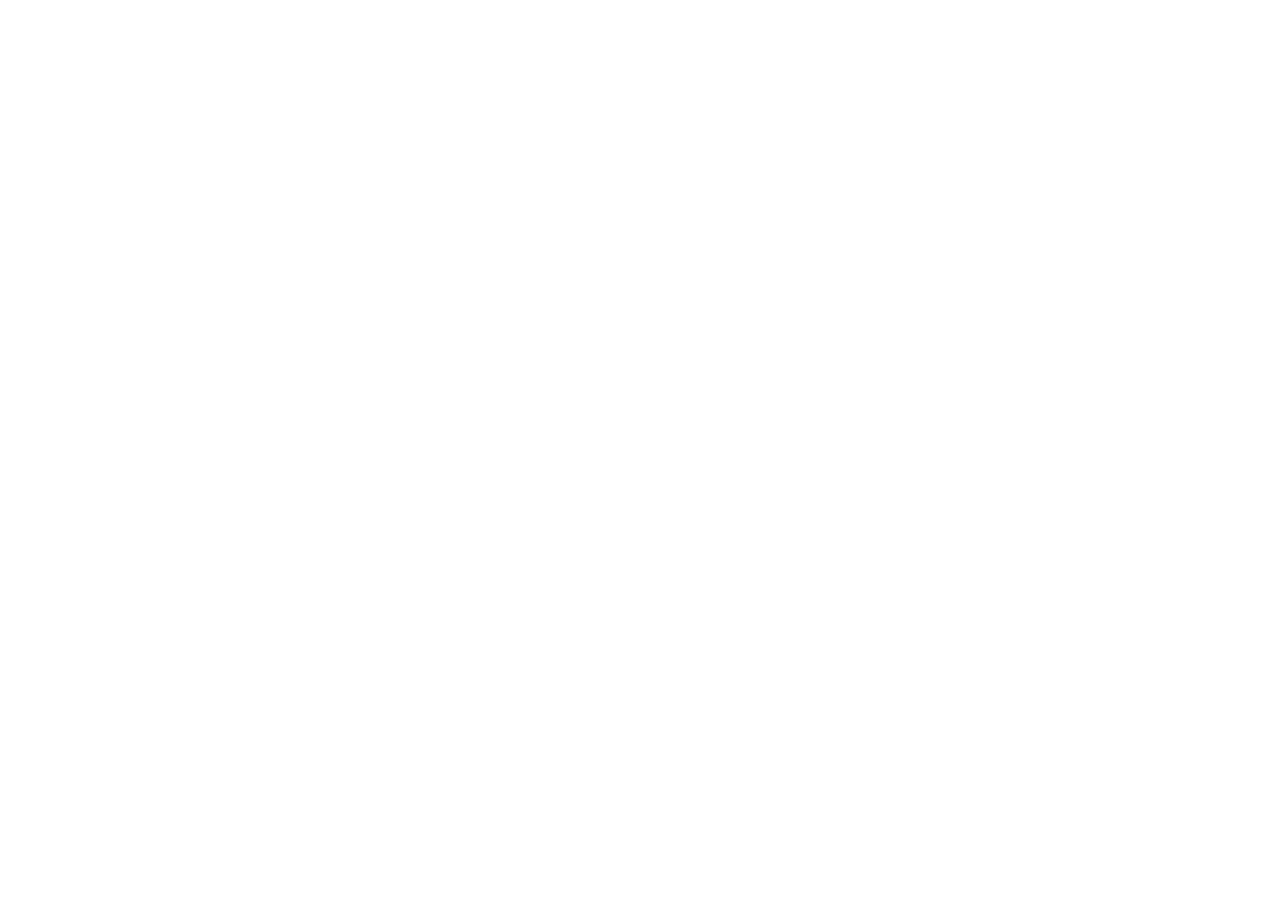
==== Euphoria_shop/_components.html @ a2cb5d9e "init: start project" ====
<!DOCTYPE html>
<html lang="en">
<head>
  <meta charset="UTF-8">
  <meta name="viewport" content="width=device-width, initial-scale=1.0">
  <title>Document</title>
</head>
<body>
  <div class="wrapper">
    <section class="main">
      
    </section>
  </div>

</body>
</html>
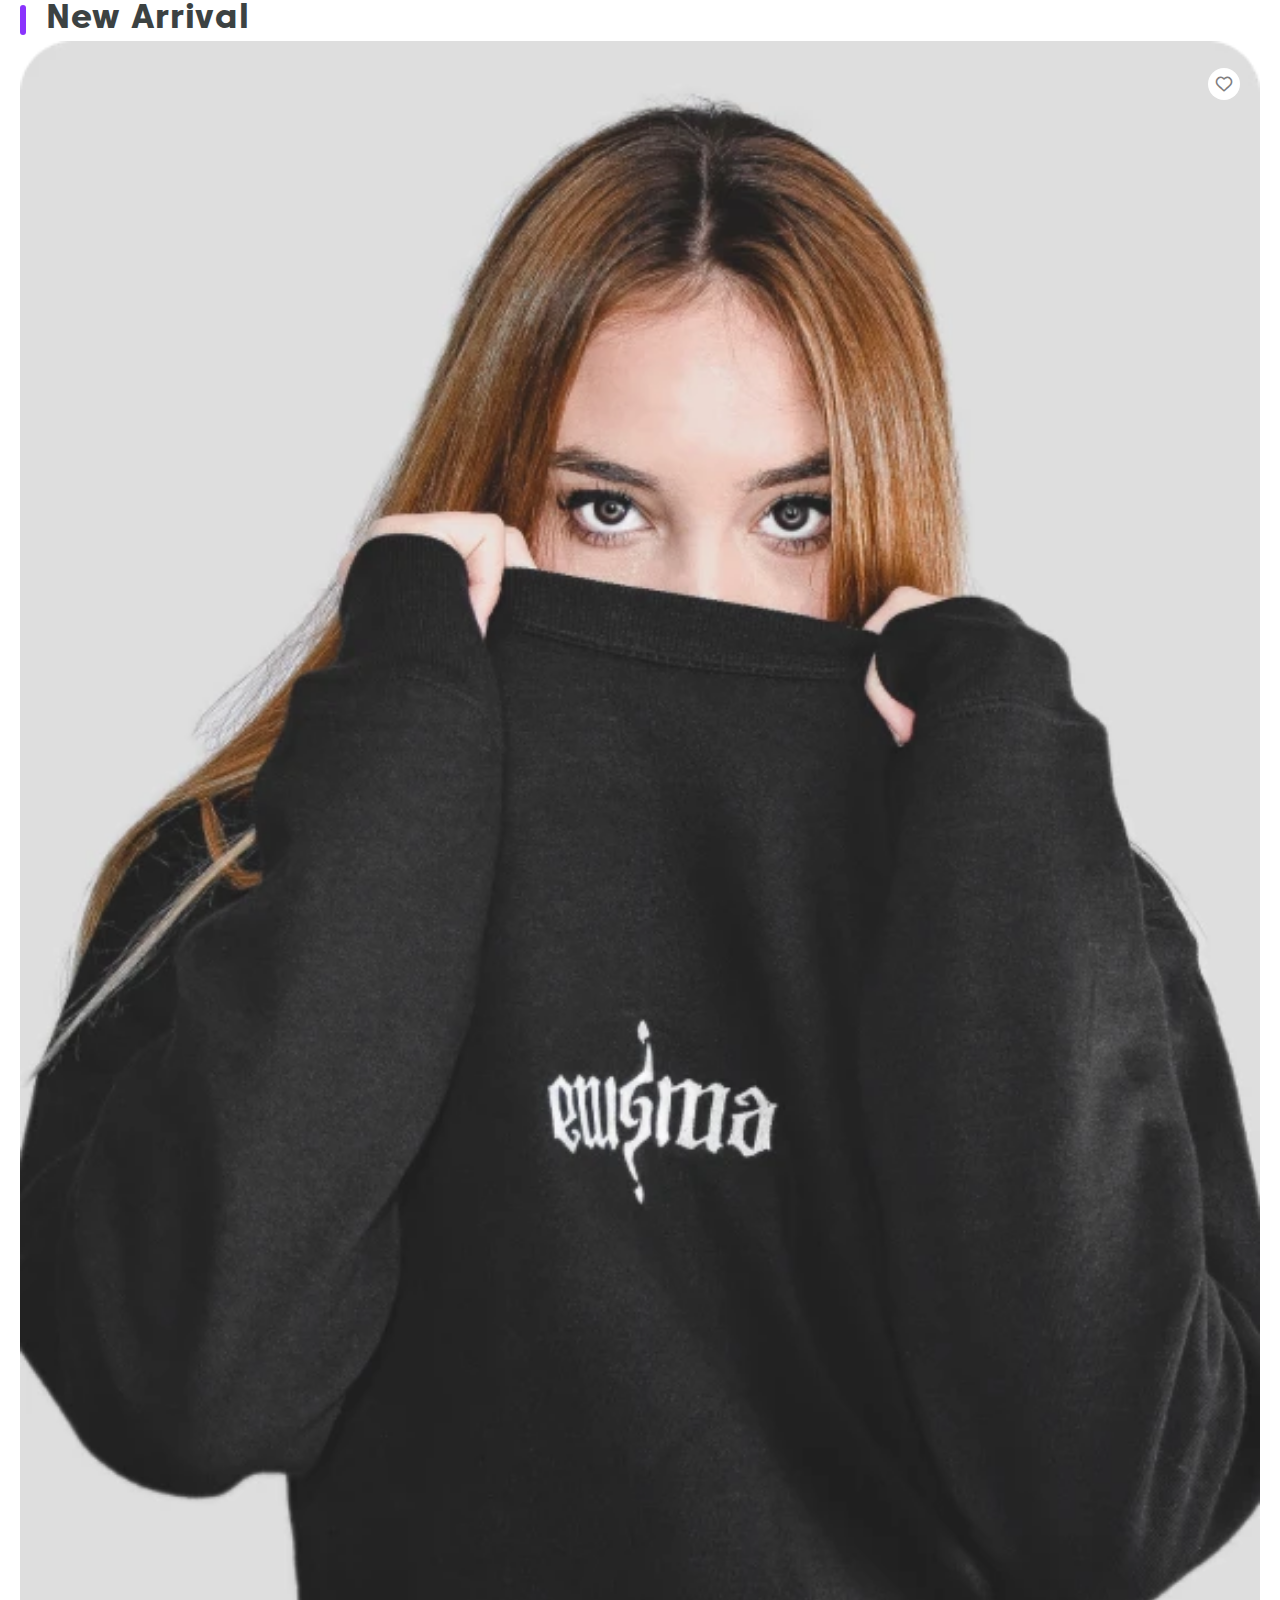
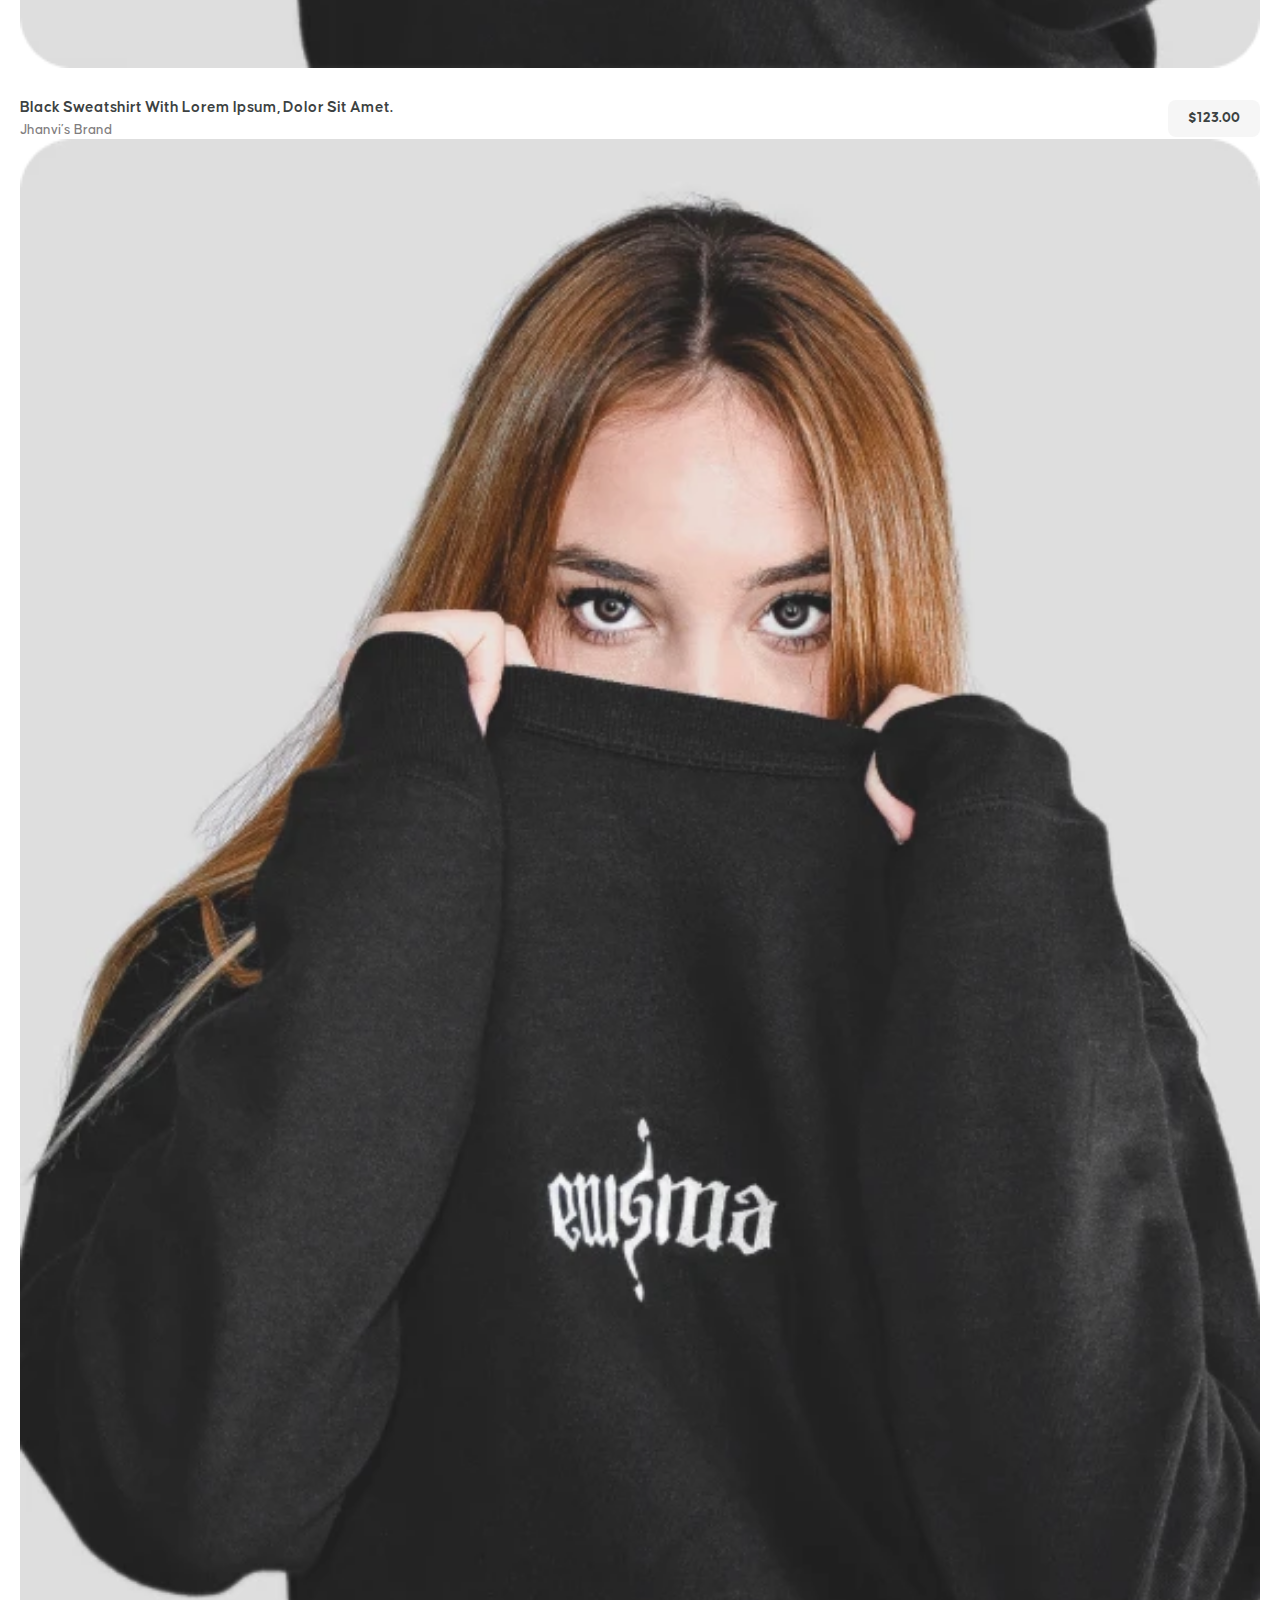
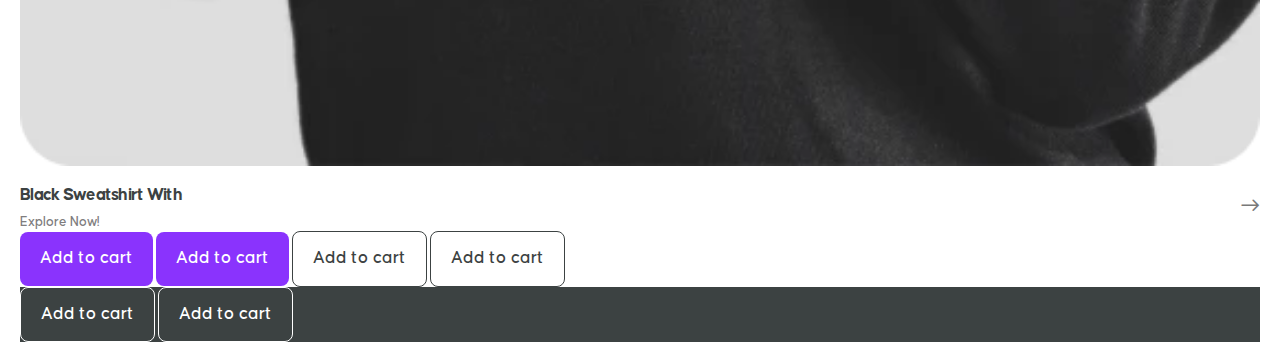
==== commit fca14211: "feat: add common components" ====
--- a/Euphoria_shop/_components.html
+++ b/Euphoria_shop/_components.html
@@ -3,12 +3,53 @@
 <head>
   <meta charset="UTF-8">
   <meta name="viewport" content="width=device-width, initial-scale=1.0">
+  <link rel="stylesheet" href="css/style.css">
   <title>Document</title>
 </head>
 <body>
   <div class="wrapper">
     <section class="main">
-      
+      <div class="main__container">
+        <!-- Title -->
+        <h2 class="main__title title">New Arrival</h2>
+        <!-- Goods preview -->
+        <article class="item-product">
+          <a href="" class="item-product__favorite _icon-heart"></a>
+          <a href="#" target="_blank" class="item-product__link">
+            <img src="img/limelight/01.webp" alt="Woman in black sweater" class="item-product__img-link">
+          </a>
+          <div class="item-product__body">
+            <h4 class="item-product__title">
+              <a href="#" target="_blank" class="item-product__title-link">Black Sweatshirt with Lorem ipsum, dolor sit
+                amet.</a>
+            </h4>
+            <div class="item-product__label">Jhanvi’s Brand</div>
+            <div class="item-product__price">$123.00</div>
+          </div>
+        </article>
+        <article class="item-product item-product--category">
+          <a href="#" target="_blank" class="item-product__link">
+            <img src="img/limelight/01.webp" alt="Woman in black sweater" class="item-product__img-link">
+          </a>
+          <div class="item-product__body">
+            <h4 class="item-product__title">
+              <a href="#" target="_blank" class="item-product__title-link">Black Sweatshirt with</a>
+            </h4>
+            <div class="item-product__label">Explore Now!</div>
+            <a href="#" target="_blank" class="item-product__arrow _icon-ar-right"></a>
+          </div>
+        </article>
+        <!-- Buttons -->
+        <button class="button">Add to cart</button>
+        <a href="#" class="button">Add to cart</a>
+        <button class="button button--border">Add to cart</button>
+        <a href="#" class="button button--border">Add to cart</a>
+        <!-- buttons only for test -->
+        <div class="buttons">
+          <button class="button button--border-white">Add to cart</button>
+          <a href="#" class="button button--border-white">Add to cart</a>
+        </div>
+      </div>
     </section>
   </div>
 
--- a/Euphoria_shop/css/style.css
+++ b/Euphoria_shop/css/style.css
@@ -0,0 +1,624 @@
+@font-face {
+  font-family: "Causten";
+  src: url("../fonts/Causten-Light.woff2") format("woff2"), url("../fonts/Causten-Light.woff") format("woff");
+  font-display: swap;
+  font-weight: 300;
+  font-style: normal;
+}
+@font-face {
+  font-family: "Causten";
+  src: url("../fonts/Causten-Regular.woff2") format("woff2"), url("../fonts/Causten-Regular.woff") format("woff");
+  font-display: swap;
+  font-weight: 400;
+  font-style: normal;
+}
+@font-face {
+  font-family: "Causten";
+  src: url("../fonts/Causten-Medium.woff2") format("woff2"), url("../fonts/Causten-Medium.woff") format("woff");
+  font-display: swap;
+  font-weight: 500;
+  font-style: normal;
+}
+@font-face {
+  font-family: "Causten";
+  src: url("../fonts/Causten-SemiBold.woff2") format("woff2"), url("../fonts/Causten-SemiBold.woff") format("woff");
+  font-display: swap;
+  font-weight: 600;
+  font-style: normal;
+}
+@font-face {
+  font-family: "Causten";
+  src: url("../fonts/Causten-Bold.woff2") format("woff2"), url("../fonts/Causten-Bold.woff") format("woff");
+  font-display: swap;
+  font-weight: 700;
+  font-style: normal;
+}
+@font-face {
+  font-family: "Core Sans";
+  src: url("../fonts/CoreSansC-45Regular.woff2") format("woff2"), url("../fonts/CoreSansC-45Regular.woff") format("woff");
+  font-display: swap;
+  font-weight: 400;
+  font-style: normal;
+}
+@font-face {
+  font-family: "Core Sans";
+  src: url("../fonts//CoreSansC-55Medium.woff2") format("woff2"), url("../fonts/CoreSansC-55Medium.woff") format("woff");
+  font-display: swap;
+  font-weight: 500;
+  font-style: normal;
+}
+@font-face {
+  font-family: "Core Sans";
+  src: url("../fonts/CoreSansC-75ExtraBold.woff2") format("woff2"), url("../fonts/CoreSansC-75ExtraBold.woff") format("woff");
+  font-display: swap;
+  font-weight: 700;
+  font-style: normal;
+}
+@font-face {
+  font-family: "Core Sans";
+  src: url("../fonts/CoreSansC-85Heavy.woff2") format("woff2"), url("../fonts/CoreSansC-85Heavy.woff") format("woff");
+  font-display: swap;
+  font-weight: 800;
+  font-style: normal;
+}
+@font-face {
+  font-family: "icons";
+  src: url("../fonts/icons.woff") format("woff"), url("../fonts/icons.woff2") format("woff2");
+  font-weight: normal;
+  font-style: normal;
+  font-display: swap;
+}
+[class*=_icon-]::before {
+  display: inline-block;
+  /* use !important to prevent issues with browser extensions that change fonts */
+  font-family: "icons";
+  font-style: normal;
+  font-weight: normal;
+  font-variant: normal;
+  line-height: 1;
+  /* Better Font Rendering =========== */
+  -webkit-font-smoothing: antialiased;
+  -moz-osx-font-smoothing: grayscale;
+}
+
+._icon-lock:before {
+  content: "\e900";
+}
+
+._icon-Plain_t_shirt:before {
+  content: "\e901";
+}
+
+._icon-ar-down:before {
+  content: "\e902";
+}
+
+._icon-ar-right:before {
+  content: "\e903";
+}
+
+._icon-bags:before {
+  content: "\e904";
+}
+
+._icon-cart:before {
+  content: "\e905";
+}
+
+._icon-ch-down:before {
+  content: "\e906";
+}
+
+._icon-check-empty:before {
+  content: "\e907";
+}
+
+._icon-check-filled:before {
+  content: "\e908";
+}
+
+._icon-check-green:before {
+  content: "\e909";
+}
+
+._icon-ch-right:before {
+  content: "\e90a";
+}
+
+._icon-ch-up:before {
+  content: "\e90b";
+}
+
+._icon-credit-card:before {
+  content: "\e90c";
+}
+
+._icon-cross:before {
+  content: "\e90d";
+}
+
+._icon-exit:before {
+  content: "\e90e";
+}
+
+._icon-eye:before {
+  content: "\e90f";
+}
+
+._icon-eye-dark:before {
+  content: "\e910";
+}
+
+._icon-eye-light:before {
+  content: "\e911";
+}
+
+._icon-heart:before {
+  content: "\e912";
+}
+
+._icon-icon:before {
+  content: "\e913";
+}
+
+._icon-message:before {
+  content: "\e914";
+}
+
+._icon-new-sl-left:before {
+  content: "\e915";
+}
+
+._icon-new-sl-right:before {
+  content: "\e916";
+}
+
+._icon-person:before {
+  content: "\e917";
+}
+
+._icon-play:before {
+  content: "\e918";
+}
+
+._icon-Polygon:before {
+  content: "\e919";
+}
+
+._icon-radio:before {
+  content: "\e91a";
+}
+
+._icon-radio-checked:before {
+  content: "\e91b";
+}
+
+._icon-sc-facebook:before {
+  content: "\e91c";
+}
+
+._icon-sc-instagram:before {
+  content: "\e91d";
+}
+
+._icon-sc-linkedin:before {
+  content: "\e91e";
+}
+
+._icon-sc-twitter:before {
+  content: "\e91f";
+}
+
+._icon-search:before {
+  content: "\e920";
+}
+
+._icon-shoppings:before {
+  content: "\e922";
+}
+
+._icon-sl-left:before {
+  content: "\e923";
+}
+
+._icon-sl-right:before {
+  content: "\e924";
+}
+
+._icon-star_empty:before {
+  content: "\e925";
+}
+
+._icon-star-filled:before {
+  content: "\e926";
+}
+
+._icon-star-half-filled:before {
+  content: "\e927";
+}
+
+._icon-truck:before {
+  content: "\e928";
+}
+
+*,
+*::after,
+*::before {
+  margin: 0;
+  padding: 0;
+  border: 0;
+  -webkit-box-sizing: border-box;
+          box-sizing: border-box;
+}
+
+*::after,
+*::before {
+  display: inline-block;
+}
+
+li {
+  list-style: none;
+}
+
+a {
+  display: inline-block;
+  text-decoration: none;
+  color: inherit;
+}
+
+h1,
+h2,
+h3,
+h4,
+h5,
+h6 {
+  font-weight: inherit;
+  font-size: inherit;
+}
+
+img {
+  vertical-align: top;
+}
+
+body,
+html {
+  line-height: 1;
+  height: 100%;
+}
+
+/* FORM */
+input,
+button,
+textarea {
+  font-family: inherit;
+  font-size: inherit;
+  line-height: inherit;
+}
+
+button {
+  color: inherit;
+  background-color: transparent;
+}
+
+button,
+select,
+option {
+  cursor: pointer;
+}
+
+input[type=text],
+input[type=email],
+input[type=tel],
+textarea {
+  -webkit-appearance: none;
+  -moz-appearance: none;
+  appearance: none;
+}
+
+.title {
+  font-family: "Core Sans", sans-serif;
+}
+
+.item-product__arrow, .item-product__favorite {
+  display: -webkit-box;
+  display: -ms-flexbox;
+  display: flex;
+  -webkit-box-align: center;
+      -ms-flex-align: center;
+          align-items: center;
+  -webkit-box-pack: center;
+      -ms-flex-pack: center;
+          justify-content: center;
+}
+
+.title {
+  display: -webkit-box;
+  display: -ms-flexbox;
+  display: flex;
+  -webkit-box-align: start;
+      -ms-flex-align: start;
+          align-items: flex-start;
+  color: #3C4242;
+  font-weight: 600;
+  line-height: 1.2;
+  letter-spacing: 0.0425rem;
+  gap: 0.5882352941em;
+}
+@media (min-width: 79.375em) {
+  .title {
+    font-size: 2.125rem;
+  }
+}
+@media (min-width: 20em) and (max-width: 79.375em) {
+  @supports (font-size: clamp( 1.625rem , 1.4565789474rem  +  0.8421052632vw , 2.125rem )) {
+    .title {
+      font-size: clamp( 1.625rem , 1.4565789474rem  +  0.8421052632vw , 2.125rem );
+    }
+  }
+  @supports not (font-size: clamp( 1.625rem , 1.4565789474rem  +  0.8421052632vw , 2.125rem )) {
+    .title {
+      font-size: calc(
+				1.625rem + 0.5 * (100vw - 20rem) / 59.375
+			);
+    }
+  }
+}
+@media (max-width: 20em) {
+  .title {
+    font-size: 1.625rem;
+  }
+}
+.title::before {
+  content: "";
+  -webkit-box-flex: 0;
+      -ms-flex: 0 0 0.375rem;
+          flex: 0 0 0.375rem;
+  width: 0.375rem;
+  height: 0.8823529412em;
+  margin-top: 0.1470588235em;
+  border-radius: 0.625rem;
+  background: #8A33FD;
+}
+
+.item-product {
+  position: relative;
+  display: grid;
+  gap: 1.875rem;
+}
+.item-product--category {
+  gap: 0.9375rem;
+}
+.item-product__favorite {
+  position: absolute;
+  top: 1.6875rem;
+  right: 1.25rem;
+  width: 2rem;
+  height: 2rem;
+  background-color: #FFFFFF;
+  border-radius: 50%;
+  -webkit-transition: all 0.3s ease;
+  -o-transition: all 0.3s ease;
+  transition: all 0.3s ease;
+  z-index: 1;
+}
+@media (any-hover: hover) {
+  .item-product__favorite:hover {
+    color: red;
+  }
+}
+.item-product__link {
+  display: block;
+  border-radius: 0.75rem;
+  -webkit-transition: all 0.3s ease;
+  -o-transition: all 0.3s ease;
+  transition: all 0.3s ease;
+}
+@media (any-hover: hover) {
+  .item-product__link:hover {
+    -webkit-transform: scale(1.01);
+        -ms-transform: scale(1.01);
+            transform: scale(1.01);
+  }
+}
+.item-product__img-link {
+  width: 100%;
+  height: 100%;
+  aspect-ratio: 282 / 370;
+  -o-object-fit: cover;
+     object-fit: cover;
+  -o-object-position: center;
+     object-position: center;
+  border-radius: 0.75rem;
+}
+.item-product__img-link .item-product__img-link {
+  width: 100%;
+  height: 100%;
+  aspect-ratio: 270 / 393;
+  -o-object-fit: cover;
+     object-fit: cover;
+  -o-object-position: center;
+     object-position: center;
+}
+.item-product__body {
+  display: grid;
+  grid-template-columns: 1fr auto;
+  row-gap: 0.3125rem;
+  -webkit-column-gap: 2.1875rem;
+     -moz-column-gap: 2.1875rem;
+          column-gap: 2.1875rem;
+}
+.item-product__title {
+  min-width: 0;
+  color: #3C4242;
+  font-weight: 600;
+  line-height: 1.2;
+  text-transform: capitalize;
+  -webkit-transition: all 0.3s ease;
+  -o-transition: all 0.3s ease;
+  transition: all 0.3s ease;
+}
+@media (any-hover: hover) {
+  .item-product__title:hover {
+    color: #8A33FD;
+    text-decoration: underline;
+  }
+}
+.item-product--category .item-product__title {
+  font-weight: 700;
+  line-height: 1.6;
+  letter-spacing: -0.0446875rem;
+  font-size: 1.125rem;
+}
+.item-product__title-link {
+  display: block;
+  -o-text-overflow: ellipsis;
+     text-overflow: ellipsis;
+  white-space: nowrap;
+  overflow: hidden;
+}
+.item-product__label {
+  grid-row: 2/3;
+  color: #807D7E;
+  font-size: 0.875rem;
+  font-weight: 500;
+  line-height: 1.2;
+  text-transform: capitalize;
+}
+.item-product__price, .item-product__arrow {
+  grid-row: span 2;
+}
+.item-product__price {
+  grid-row: 1/3;
+  align-self: center;
+  padding: 0.625rem 1.25rem;
+  color: #3C4242;
+  font-size: 0.875rem;
+  font-weight: 700;
+  line-height: 1.2;
+  border-radius: 0.5rem;
+  background: #F6F6F6;
+}
+.item-product__arrow {
+  color: #797979;
+  -webkit-transition: all 0.3s ease;
+  -o-transition: all 0.3s ease;
+  transition: all 0.3s ease;
+}
+.item-product__arrow::before {
+  font-size: 0.8125rem;
+}
+@media (any-hover: hover) {
+  .item-product__arrow:hover {
+    color: #8A33FD;
+  }
+}
+
+.button {
+  padding: 1rem 1.25rem;
+  border-radius: 0.5rem;
+  background: #8A33FD;
+  color: #FFFFFF;
+  text-align: center;
+  font-size: 1.125rem;
+  font-weight: 500;
+  line-height: 1.2;
+  -webkit-transition: all 0.3s ease;
+  -o-transition: all 0.3s ease;
+  transition: all 0.3s ease;
+}
+@media (any-hover: hover) {
+  .button:hover {
+    background: #6620C1;
+    -webkit-box-shadow: 0 0.1875rem 0.25rem 0 rgba(0, 0, 0, 0.1);
+            box-shadow: 0 0.1875rem 0.25rem 0 rgba(0, 0, 0, 0.1);
+  }
+}
+.button:focus {
+  background: #6620C1;
+  outline: 2px solid #6620C1;
+}
+.button:disabled {
+  background: #EAEAEA;
+  cursor: default;
+}
+.button--border {
+  border: 0.0625rem solid #3C4242;
+  background: transparent;
+  color: #3C4242;
+}
+@media (any-hover: hover) {
+  .button--border:hover {
+    background: rgba(102, 32, 193, 0.03);
+    -webkit-box-shadow: none;
+            box-shadow: none;
+  }
+}
+.button--border:focus {
+  border: 0.0625rem solid #8A33FD;
+  outline: 0.0625rem solid #8A33FD;
+  background: rgba(102, 32, 193, 0.03);
+}
+.button--border:disabled {
+  background: #EAEAEA;
+  border: 0;
+  cursor: default;
+}
+.button--border-white {
+  border: 0.0625rem solid #FFFFFF;
+  background: transparent;
+}
+@media (any-hover: hover) {
+  .button--border-white:hover {
+    background: transparent;
+    border: 0.0625rem solid #8A33FD;
+    outline: 0.0625rem solid #8A33FD;
+    -webkit-box-shadow: none;
+            box-shadow: none;
+  }
+}
+.button--border-white:focus {
+  border: 0.0625rem solid #8A33FD;
+  outline: 0.0625rem solid #8A33FD;
+  background: transparent;
+}
+.button--border-white:disabled {
+  color: #3C4242;
+  background: #EAEAEA;
+  border: 0;
+  outline: 0;
+  cursor: default;
+}
+
+.buttons {
+  background: #3C4242;
+}
+
+body {
+  font-family: "Causten", sans-serif;
+  font-size: 1rem;
+  font-weight: 400;
+  color: #807D7E;
+}
+
+.wrapper {
+  display: -webkit-box;
+  display: -ms-flexbox;
+  display: flex;
+  -webkit-box-orient: vertical;
+  -webkit-box-direction: normal;
+      -ms-flex-direction: column;
+          flex-direction: column;
+  min-height: 100%;
+  overflow: clip;
+}
+.wrapper main {
+  -webkit-box-flex: 1;
+      -ms-flex-positive: 1;
+          flex-grow: 1;
+}
+
+[class*=__container] {
+  margin: 0 auto;
+  max-width: 1270px;
+  padding: 0 0.9375rem;
+}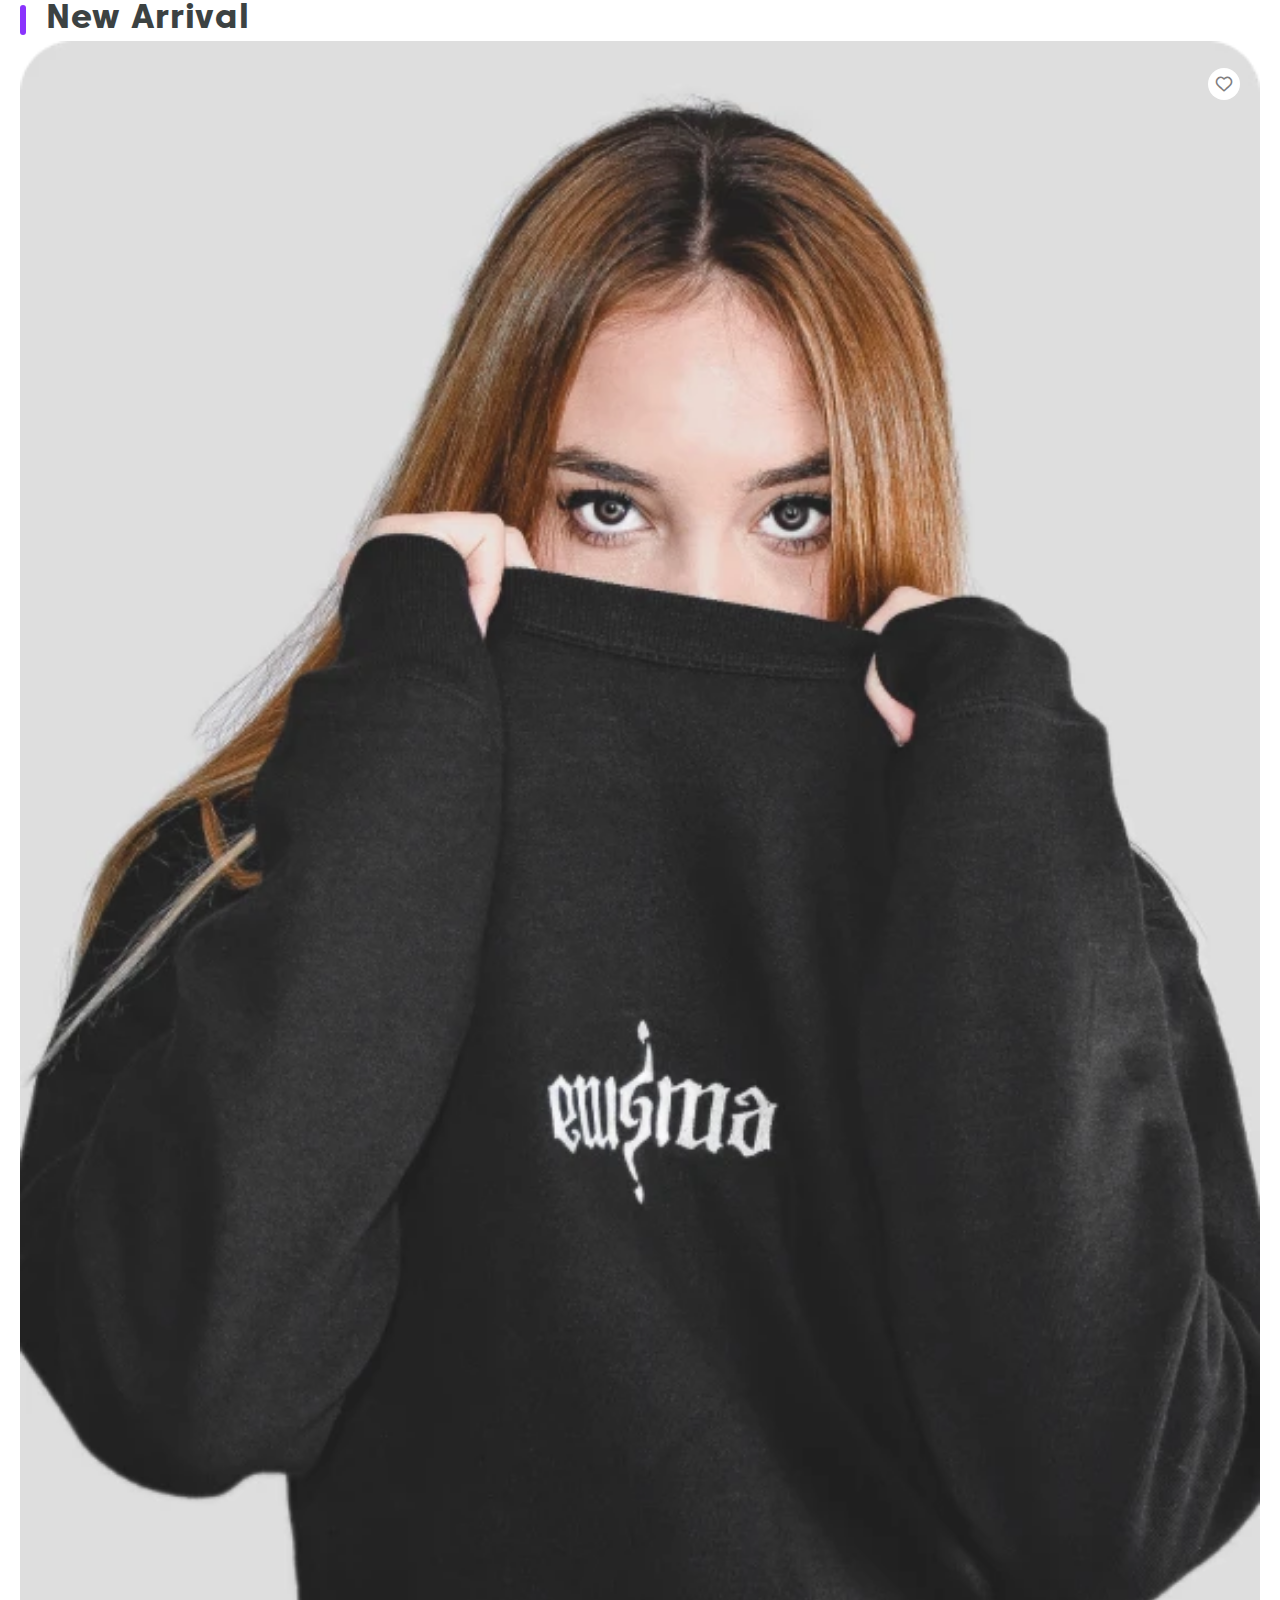
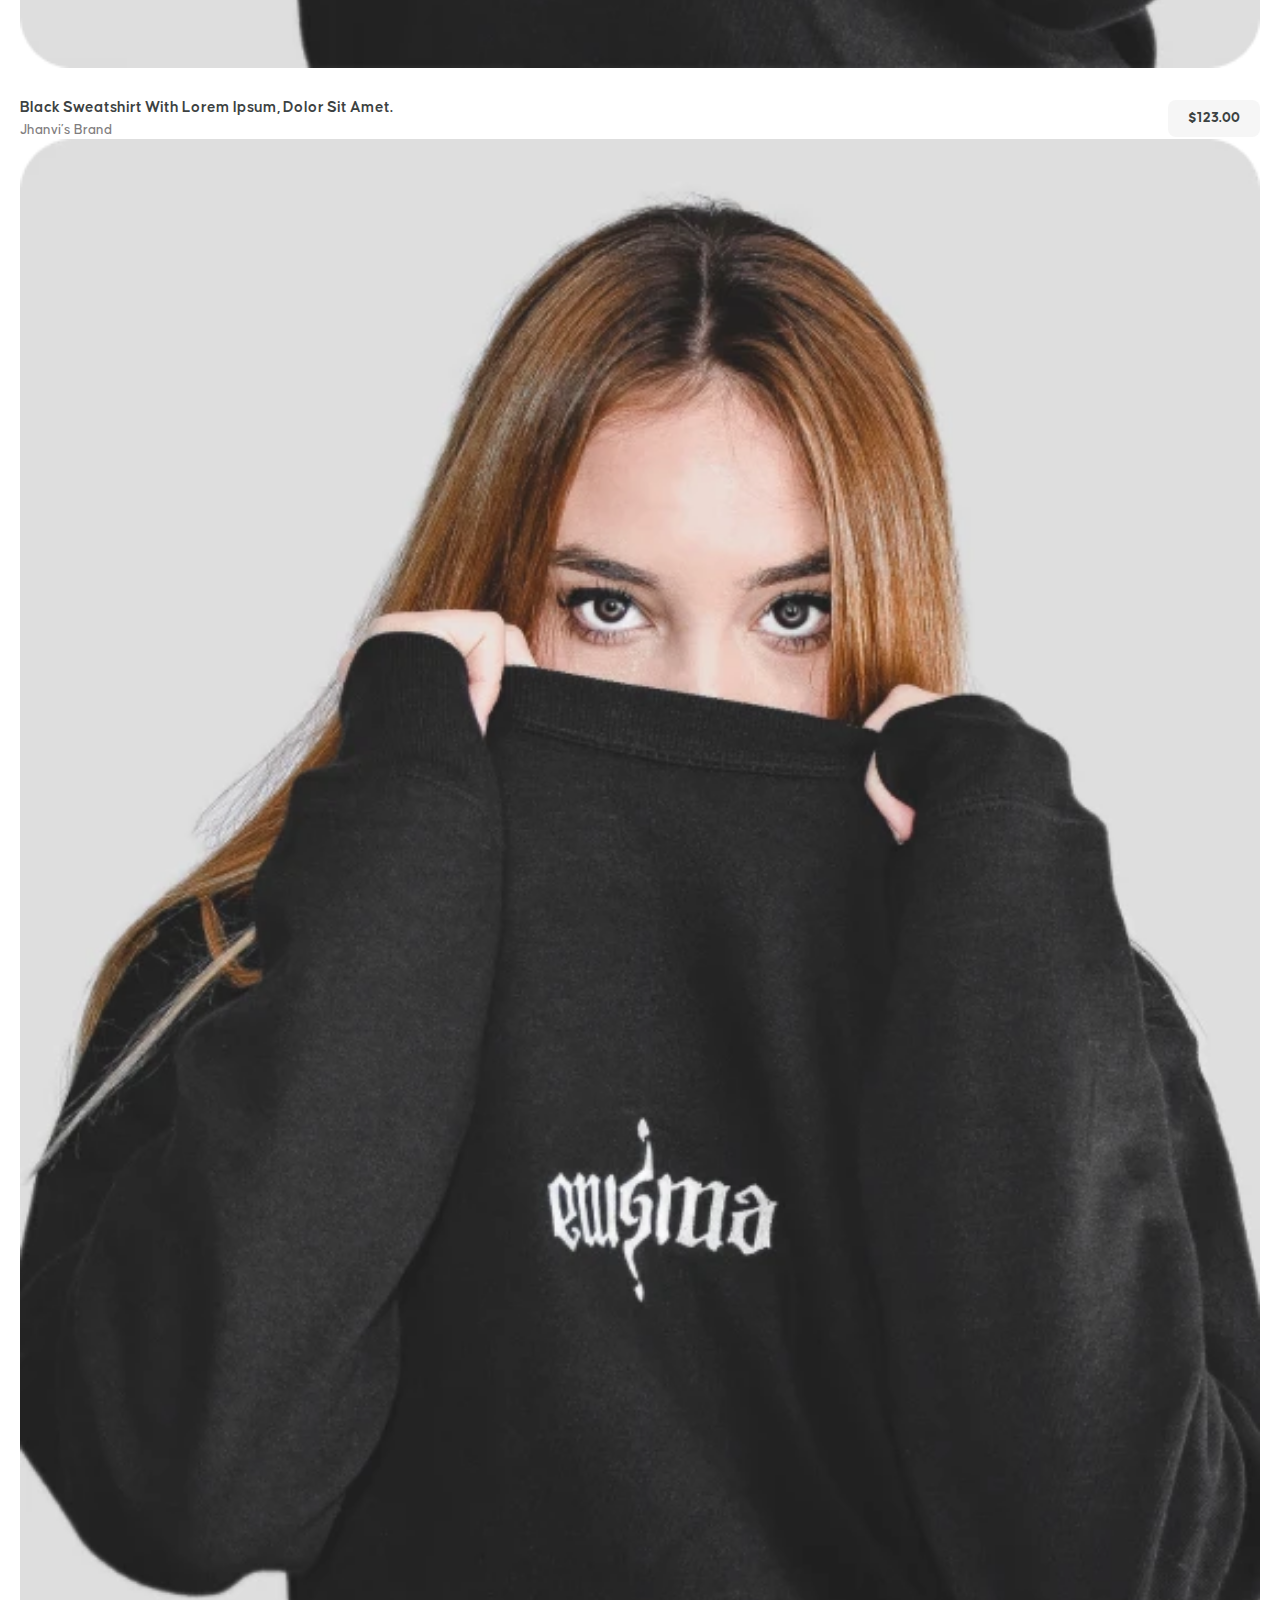
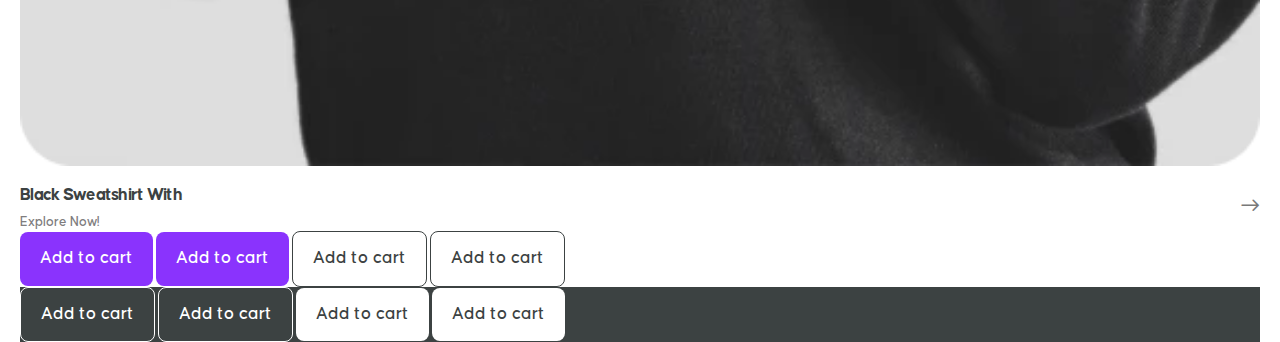
==== commit d8ef34f1: "feat: add hero__slider" ====
--- a/Euphoria_shop/_components.html
+++ b/Euphoria_shop/_components.html
@@ -48,6 +48,8 @@
         <div class="buttons">
           <button class="button button--border-white">Add to cart</button>
           <a href="#" class="button button--border-white">Add to cart</a>
+          <button class="button button--white">Add to cart</button>
+          <a href="#" class="button button--white">Add to cart</a>
         </div>
       </div>
     </section>
--- a/Euphoria_shop/css/style.css
+++ b/Euphoria_shop/css/style.css
@@ -293,11 +293,13 @@
   font-family: inherit;
   font-size: inherit;
   line-height: inherit;
-}
-
-button {
   color: inherit;
   background-color: transparent;
+}
+
+input,
+textarea {
+  width: 100%;
 }
 
 button,
@@ -315,11 +317,11 @@
   appearance: none;
 }
 
-.title {
+.hero, .title {
   font-family: "Core Sans", sans-serif;
 }
 
-.item-product__arrow, .item-product__favorite {
+.social__link, .hero__pagination.swiper-pagination-bullets.swiper-pagination-horizontal, .actions__item, .search-form__icon, .menu__list, .item-product__arrow, .item-product__favorite {
   display: -webkit-box;
   display: -ms-flexbox;
   display: flex;
@@ -357,9 +359,7 @@
   }
   @supports not (font-size: clamp( 1.625rem , 1.4565789474rem  +  0.8421052632vw , 2.125rem )) {
     .title {
-      font-size: calc(
-				1.625rem + 0.5 * (100vw - 20rem) / 59.375
-			);
+      font-size: calc(1.625rem + 0.5 * (100vw - 20rem) / 59.375);
     }
   }
 }
@@ -397,7 +397,6 @@
   background-color: #FFFFFF;
   border-radius: 50%;
   -webkit-transition: all 0.3s ease;
-  -o-transition: all 0.3s ease;
   transition: all 0.3s ease;
   z-index: 1;
 }
@@ -410,7 +409,6 @@
   display: block;
   border-radius: 0.75rem;
   -webkit-transition: all 0.3s ease;
-  -o-transition: all 0.3s ease;
   transition: all 0.3s ease;
 }
 @media (any-hover: hover) {
@@ -454,7 +452,6 @@
   line-height: 1.2;
   text-transform: capitalize;
   -webkit-transition: all 0.3s ease;
-  -o-transition: all 0.3s ease;
   transition: all 0.3s ease;
 }
 @media (any-hover: hover) {
@@ -471,8 +468,7 @@
 }
 .item-product__title-link {
   display: block;
-  -o-text-overflow: ellipsis;
-     text-overflow: ellipsis;
+  text-overflow: ellipsis;
   white-space: nowrap;
   overflow: hidden;
 }
@@ -501,7 +497,6 @@
 .item-product__arrow {
   color: #797979;
   -webkit-transition: all 0.3s ease;
-  -o-transition: all 0.3s ease;
   transition: all 0.3s ease;
 }
 .item-product__arrow::before {
@@ -523,7 +518,6 @@
   font-weight: 500;
   line-height: 1.2;
   -webkit-transition: all 0.3s ease;
-  -o-transition: all 0.3s ease;
   transition: all 0.3s ease;
 }
 @media (any-hover: hover) {
@@ -588,9 +582,1478 @@
   outline: 0;
   cursor: default;
 }
+.button--white {
+  background-color: #FFFFFF;
+  color: #3C4242;
+}
+@media (any-hover: hover) {
+  .button--white:hover {
+    color: #FFFFFF;
+  }
+}
 
 .buttons {
   background: #3C4242;
+}
+
+.header {
+  position: sticky;
+  top: 0;
+  left: 0;
+  width: 100%;
+  border-bottom: 0.0625rem solid #bebcbd;
+  background-color: #FFFFFF;
+  z-index: 50;
+}
+.header__container {
+  display: -webkit-box;
+  display: -ms-flexbox;
+  display: flex;
+  -webkit-box-pack: justify;
+      -ms-flex-pack: justify;
+          justify-content: space-between;
+  -webkit-box-align: center;
+      -ms-flex-align: center;
+          align-items: center;
+  padding: 0.625rem 0rem;
+}
+@media (min-width: 79.375em) {
+  .header__container {
+    min-height: 6.75rem;
+  }
+}
+@media (min-width: 20em) and (max-width: 79.375em) {
+  @supports (min-height: clamp( 4.0625rem , 3.1572368421rem  +  4.5263157895vw , 6.75rem )) {
+    .header__container {
+      min-height: clamp( 4.0625rem , 3.1572368421rem  +  4.5263157895vw , 6.75rem );
+    }
+  }
+  @supports not (min-height: clamp( 4.0625rem , 3.1572368421rem  +  4.5263157895vw , 6.75rem )) {
+    .header__container {
+      min-height: calc(4.0625rem + 2.6875 * (100vw - 20rem) / 59.375);
+    }
+  }
+}
+@media (max-width: 20em) {
+  .header__container {
+    min-height: 4.0625rem;
+  }
+}
+@media (min-width: 79.375em) {
+  .header__container {
+    -webkit-column-gap: 4.75rem;
+       -moz-column-gap: 4.75rem;
+            column-gap: 4.75rem;
+  }
+}
+@media (min-width: 61.99875em) and (max-width: 79.375em) {
+  @supports ((-moz-column-gap: clamp( 0.75rem , -13.5220667578rem  +  23.019926624vw , 4.75rem )) or (column-gap: clamp( 0.75rem , -13.5220667578rem  +  23.019926624vw , 4.75rem ))) {
+    .header__container {
+      -webkit-column-gap: clamp( 0.75rem , -13.5220667578rem  +  23.019926624vw , 4.75rem );
+         -moz-column-gap: clamp( 0.75rem , -13.5220667578rem  +  23.019926624vw , 4.75rem );
+              column-gap: clamp( 0.75rem , -13.5220667578rem  +  23.019926624vw , 4.75rem );
+    }
+  }
+  @supports not ((-moz-column-gap: clamp( 0.75rem , -13.5220667578rem  +  23.019926624vw , 4.75rem )) or (column-gap: clamp( 0.75rem , -13.5220667578rem  +  23.019926624vw , 4.75rem ))) {
+    .header__container {
+      -webkit-column-gap: calc(0.75rem + 4 * (100vw - 61.99875rem) / 17.37625);
+         -moz-column-gap: calc(0.75rem + 4 * (100vw - 61.99875rem) / 17.37625);
+              column-gap: calc(0.75rem + 4 * (100vw - 61.99875rem) / 17.37625);
+    }
+  }
+}
+@media (max-width: 61.99875em) {
+  .header__container {
+    -webkit-column-gap: 0.75rem;
+       -moz-column-gap: 0.75rem;
+            column-gap: 0.75rem;
+  }
+}
+.header__logo {
+  position: relative;
+  z-index: 4;
+}
+@media (max-width: 52.49875em) {
+  .header__menu {
+    position: fixed;
+    width: 100%;
+    height: 100vh;
+    top: 0;
+    left: -100%;
+    padding: 0rem 0.9375rem 6.5625rem 0.9375rem;
+    overflow: auto;
+    background-color: #FFFFFF;
+    z-index: 2;
+    -webkit-transition: all 0.3s ease;
+    transition: all 0.3s ease;
+  }
+}
+@media (max-width: 52.49875em) and (min-width: 20em) and (max-width: 52.49875em) {
+  @supports (padding-top: clamp( 5.9375rem , 4.2835902342rem  +  8.2695488288vw , 8.625rem )) {
+    .header__menu {
+      padding-top: clamp( 5.9375rem , 4.2835902342rem  +  8.2695488288vw , 8.625rem );
+    }
+  }
+  @supports not (padding-top: clamp( 5.9375rem , 4.2835902342rem  +  8.2695488288vw , 8.625rem )) {
+    .header__menu {
+      padding-top: calc(5.9375rem + 2.6875 * (100vw - 20rem) / 32.49875);
+    }
+  }
+}
+@media (max-width: 52.49875em) and (max-width: 20em) {
+  .header__menu {
+    padding-top: 5.9375rem;
+  }
+}
+@media (max-width: 52.49875em) {
+  .header__menu::before {
+    content: "";
+    position: fixed;
+    top: 0;
+    left: -100%;
+    width: 100%;
+    background-color: #FFFFFF;
+    border-bottom: 0.0625rem solid #bebcbd;
+    z-index: 3;
+    -webkit-transition: all 0.3s ease;
+    transition: all 0.3s ease;
+  }
+}
+@media (max-width: 52.49875em) and (min-width: 79.375em) {
+  .header__menu::before {
+    height: 6.8125rem;
+  }
+}
+@media (max-width: 52.49875em) and (min-width: 20em) and (max-width: 79.375em) {
+  @supports (height: clamp( 4.125rem , 3.2197368421rem  +  4.5263157895vw , 6.8125rem )) {
+    .header__menu::before {
+      height: clamp( 4.125rem , 3.2197368421rem  +  4.5263157895vw , 6.8125rem );
+    }
+  }
+  @supports not (height: clamp( 4.125rem , 3.2197368421rem  +  4.5263157895vw , 6.8125rem )) {
+    .header__menu::before {
+      height: calc(4.125rem + 2.6875 * (100vw - 20rem) / 59.375);
+    }
+  }
+}
+@media (max-width: 52.49875em) and (max-width: 20em) {
+  .header__menu::before {
+    height: 4.125rem;
+  }
+}
+@media (max-width: 52.49875em) {
+  .menu-open .header__menu {
+    left: 0;
+  }
+  .menu-open .header__menu::before {
+    left: 0;
+  }
+}
+.header__search {
+  position: relative;
+  -webkit-box-flex: 0;
+      -ms-flex: 0 0 21.532258%;
+          flex: 0 0 21.532258%; /* 267/1240 */
+  z-index: 4;
+}
+@media (max-width: 52.49875em) {
+  .header__search {
+    -webkit-box-flex: 1;
+        -ms-flex-positive: 1;
+            flex-grow: 1;
+  }
+}
+.header__actions {
+  position: relative;
+  z-index: 4;
+}
+@media (max-width: 33.75em) {
+  .header__actions {
+    position: fixed;
+    left: 0;
+    bottom: 0;
+    width: 100%;
+    padding: 0.9375rem;
+    background-color: #fff;
+    border-top: 0.0625rem solid #bebcbd;
+  }
+}
+.header__burger {
+  position: relative;
+  z-index: 4;
+}
+
+.logo {
+  height: 2.8125rem;
+}
+@media (min-width: 79.375em) {
+  .logo {
+    width: 5.6875rem;
+  }
+}
+@media (min-width: 61.99875em) and (max-width: 79.375em) {
+  @supports (width: clamp( 4.4375rem , -0.0225208618rem  +  7.19372707vw , 5.6875rem )) {
+    .logo {
+      width: clamp( 4.4375rem , -0.0225208618rem  +  7.19372707vw , 5.6875rem );
+    }
+  }
+  @supports not (width: clamp( 4.4375rem , -0.0225208618rem  +  7.19372707vw , 5.6875rem )) {
+    .logo {
+      width: calc(4.4375rem + 1.25 * (100vw - 61.99875rem) / 17.37625);
+    }
+  }
+}
+@media (max-width: 61.99875em) {
+  .logo {
+    width: 4.4375rem;
+  }
+}
+
+.menu {
+  -webkit-box-flex: 1;
+      -ms-flex-positive: 1;
+          flex-grow: 1;
+}
+.menu__list {
+  -ms-flex-wrap: wrap;
+      flex-wrap: wrap;
+  row-gap: 0.25rem;
+}
+@media (min-width: 79.375em) {
+  .menu__list {
+    -webkit-column-gap: 2.5rem;
+       -moz-column-gap: 2.5rem;
+            column-gap: 2.5rem;
+  }
+}
+@media (min-width: 52.49875em) and (max-width: 79.375em) {
+  @supports ((-moz-column-gap: clamp( 0.625rem , -3.037533138rem  +  6.9764197014vw , 2.5rem )) or (column-gap: clamp( 0.625rem , -3.037533138rem  +  6.9764197014vw , 2.5rem ))) {
+    .menu__list {
+      -webkit-column-gap: clamp( 0.625rem , -3.037533138rem  +  6.9764197014vw , 2.5rem );
+         -moz-column-gap: clamp( 0.625rem , -3.037533138rem  +  6.9764197014vw , 2.5rem );
+              column-gap: clamp( 0.625rem , -3.037533138rem  +  6.9764197014vw , 2.5rem );
+    }
+  }
+  @supports not ((-moz-column-gap: clamp( 0.625rem , -3.037533138rem  +  6.9764197014vw , 2.5rem )) or (column-gap: clamp( 0.625rem , -3.037533138rem  +  6.9764197014vw , 2.5rem ))) {
+    .menu__list {
+      -webkit-column-gap: calc(0.625rem + 1.875 * (100vw - 52.49875rem) / 26.87625);
+         -moz-column-gap: calc(0.625rem + 1.875 * (100vw - 52.49875rem) / 26.87625);
+              column-gap: calc(0.625rem + 1.875 * (100vw - 52.49875rem) / 26.87625);
+    }
+  }
+}
+@media (max-width: 52.49875em) {
+  .menu__list {
+    -webkit-column-gap: 0.625rem;
+       -moz-column-gap: 0.625rem;
+            column-gap: 0.625rem;
+  }
+}
+@media (max-width: 52.49875em) {
+  .menu__list {
+    -webkit-box-orient: vertical;
+    -webkit-box-direction: normal;
+        -ms-flex-direction: column;
+            flex-direction: column;
+    row-gap: 1.5625rem;
+  }
+}
+.menu__link {
+  position: relative;
+  font-size: 1.375rem;
+  font-weight: 500;
+  -webkit-transition: all 0.3s ease;
+  transition: all 0.3s ease;
+}
+.menu__link--active {
+  color: #3C4242;
+  font-weight: 700;
+}
+.menu__link:before {
+  content: "";
+  position: absolute;
+  top: 100%;
+  left: 50%;
+  height: 0.125rem;
+  width: 0;
+  background-color: #8A33FD;
+  border-radius: 0.5rem;
+  -webkit-transition: all 0.3s ease;
+  transition: all 0.3s ease;
+}
+@media (any-hover: hover) {
+  .menu__link:hover:before {
+    width: 100%;
+    left: 0;
+  }
+}
+@media (max-width: 52.49875em) {
+  .menu__link {
+    font-size: 2.25rem;
+  }
+}
+
+.search-form {
+  border-radius: 0.5rem;
+  background: #F6F6F6;
+  padding-left: 2.75rem;
+}
+.search-form__input {
+  height: 2.75rem;
+  padding: 0 0.9375rem 0 0.3125rem;
+  color: #3C4242;
+}
+.search-form__input:focus::-webkit-input-placeholder {
+  opacity: 0;
+}
+.search-form__input:focus::-moz-placeholder {
+  opacity: 0;
+}
+.search-form__input:focus:-ms-input-placeholder {
+  opacity: 0;
+}
+.search-form__input:focus::-ms-input-placeholder {
+  opacity: 0;
+}
+.search-form__input:focus::placeholder {
+  opacity: 0;
+}
+.search-form__input::-webkit-input-placeholder {
+  color: #807D7E;
+  -webkit-transition: all 0.3s ease;
+  transition: all 0.3s ease;
+}
+.search-form__input::-moz-placeholder {
+  color: #807D7E;
+  -moz-transition: all 0.3s ease;
+  transition: all 0.3s ease;
+}
+.search-form__input:-ms-input-placeholder {
+  color: #807D7E;
+  -ms-transition: all 0.3s ease;
+  transition: all 0.3s ease;
+}
+.search-form__input::-ms-input-placeholder {
+  color: #807D7E;
+  -ms-transition: all 0.3s ease;
+  transition: all 0.3s ease;
+}
+.search-form__input::placeholder {
+  color: #807D7E;
+  -webkit-transition: all 0.3s ease;
+  transition: all 0.3s ease;
+}
+.search-form__icon {
+  position: absolute;
+  top: 0;
+  left: 0;
+  width: 2.75rem;
+  height: 2.75rem;
+}
+@media (any-hover: hover) {
+  .search-form__icon:hover {
+    color: #8A33FD;
+  }
+}
+
+.actions {
+  display: grid;
+  grid-auto-flow: column;
+  grid-auto-columns: 1fr;
+  gap: 0.75rem;
+}
+@media (max-width: 33.75em) {
+  .actions {
+    background: #FFFFFF;
+  }
+}
+.actions__item {
+  width: 2.75rem;
+  height: 2.75rem;
+  border-radius: 0.5rem;
+  background: #F6F6F6;
+  -webkit-transition: all 0.3s ease;
+  transition: all 0.3s ease;
+}
+@media (any-hover: hover) {
+  .actions__item:hover {
+    background: #8A33FD;
+    color: #FFFFFF;
+  }
+}
+@media (max-width: 33.75em) {
+  .actions__item {
+    width: auto;
+  }
+}
+
+.burger {
+  display: none;
+}
+@media (max-width: 52.49875em) {
+  .burger {
+    display: block;
+    width: 1.875rem;
+    height: 1.125rem;
+    z-index: 5;
+  }
+}
+@media (max-width: 52.49875em) and (any-hover: none) {
+  .burger {
+    cursor: default;
+  }
+}
+@media (max-width: 52.49875em) {
+  .burger span, .burger::before, .burger::after {
+    content: "";
+    position: absolute;
+    right: 0;
+    width: 100%;
+    height: 0.125rem;
+    background-color: #807D7E;
+    -webkit-transition: all 0.3s ease;
+    transition: all 0.3s ease;
+  }
+  .burger::before {
+    top: 0;
+  }
+  .burger::after {
+    bottom: 0;
+  }
+  .burger span {
+    top: calc(50% - 0.0625rem);
+  }
+  .menu-open .burger span {
+    width: 0;
+  }
+  .menu-open .burger:before {
+    top: calc(50% - 0.0625rem);
+    -webkit-transform: rotate(45deg);
+        -ms-transform: rotate(45deg);
+            transform: rotate(45deg);
+  }
+  .menu-open .burger:after {
+    bottom: calc(50% - 0.0625rem);
+    -webkit-transform: rotate(-45deg);
+        -ms-transform: rotate(-45deg);
+            transform: rotate(-45deg);
+  }
+}
+
+.hero {
+  position: relative;
+  font-weight: 500;
+  color: #F6F6F6;
+}
+.hero__pagination.swiper-pagination-bullets.swiper-pagination-horizontal {
+  -ms-flex-wrap: wrap;
+      flex-wrap: wrap;
+  row-gap: 0.125rem;
+  position: absolute;
+  left: 0;
+  bottom: 3.0625rem;
+  width: 100%;
+  z-index: 5;
+}
+.hero__pagination.swiper-pagination-bullets.swiper-pagination-horizontal .swiper-pagination-bullet {
+  margin: 0;
+  -ms-flex-negative: 0;
+      flex-shrink: 0;
+  height: 0.625rem;
+  background: #F6F6F6;
+  opacity: 0.4;
+  border-radius: 0;
+  -webkit-transition: all 0.3s ease;
+  transition: all 0.3s ease;
+}
+@media (min-width: 79.375em) {
+  .hero__pagination.swiper-pagination-bullets.swiper-pagination-horizontal .swiper-pagination-bullet {
+    -ms-flex-preferred-size: 3.9375rem;
+        flex-basis: 3.9375rem;
+  }
+}
+@media (min-width: 20em) and (max-width: 79.375em) {
+  @supports (flex-basis: clamp( 2.5rem , 2.0157894737rem  +  2.4210526316vw , 3.9375rem )) {
+    .hero__pagination.swiper-pagination-bullets.swiper-pagination-horizontal .swiper-pagination-bullet {
+      -ms-flex-preferred-size: clamp( 2.5rem , 2.0157894737rem  +  2.4210526316vw , 3.9375rem );
+          flex-basis: clamp( 2.5rem , 2.0157894737rem  +  2.4210526316vw , 3.9375rem );
+    }
+  }
+  @supports not (flex-basis: clamp( 2.5rem , 2.0157894737rem  +  2.4210526316vw , 3.9375rem )) {
+    .hero__pagination.swiper-pagination-bullets.swiper-pagination-horizontal .swiper-pagination-bullet {
+      -ms-flex-preferred-size: calc(2.5rem + 1.4375 * (100vw - 20rem) / 59.375);
+          flex-basis: calc(2.5rem + 1.4375 * (100vw - 20rem) / 59.375);
+    }
+  }
+}
+@media (max-width: 20em) {
+  .hero__pagination.swiper-pagination-bullets.swiper-pagination-horizontal .swiper-pagination-bullet {
+    -ms-flex-preferred-size: 2.5rem;
+        flex-basis: 2.5rem;
+  }
+}
+@media (any-hover: hover) {
+  .hero__pagination.swiper-pagination-bullets.swiper-pagination-horizontal .swiper-pagination-bullet:hover {
+    opacity: 0.8;
+  }
+}
+.hero__pagination.swiper-pagination-bullets.swiper-pagination-horizontal .swiper-pagination-bullet:first-child {
+  border-bottom-left-radius: 5px;
+  border-top-left-radius: 5px;
+}
+.hero__pagination.swiper-pagination-bullets.swiper-pagination-horizontal .swiper-pagination-bullet:last-child {
+  border-bottom-right-radius: 5px;
+  border-top-right-radius: 5px;
+}
+.hero__pagination.swiper-pagination-bullets.swiper-pagination-horizontal .swiper-pagination-bullet.swiper-pagination-bullet-active {
+  opacity: 1;
+}
+.hero__arrow {
+  position: absolute;
+  top: 50%;
+  -webkit-transform: translate(0px, -50%);
+      -ms-transform: translate(0px, -50%);
+          transform: translate(0px, -50%);
+  color: #F6F6F6;
+  z-index: 5;
+  -webkit-transition: all 0.3s ease;
+  transition: all 0.3s ease;
+}
+@media (min-width: 90em) {
+  .hero__arrow {
+    font-size: 2.75rem;
+  }
+}
+@media (min-width: 20em) and (max-width: 90em) {
+  @supports (font-size: clamp( 1.5rem , 1.1428571429rem  +  1.7857142857vw , 2.75rem )) {
+    .hero__arrow {
+      font-size: clamp( 1.5rem , 1.1428571429rem  +  1.7857142857vw , 2.75rem );
+    }
+  }
+  @supports not (font-size: clamp( 1.5rem , 1.1428571429rem  +  1.7857142857vw , 2.75rem )) {
+    .hero__arrow {
+      font-size: calc(1.5rem + 1.25 * (100vw - 20rem) / 70);
+    }
+  }
+}
+@media (max-width: 20em) {
+  .hero__arrow {
+    font-size: 1.5rem;
+  }
+}
+@media (max-width: 47.99875em) {
+  .hero__arrow {
+    display: none;
+  }
+}
+@media (any-hover: hover) {
+  .hero__arrow:hover {
+    opacity: 0.5;
+  }
+}
+@media (min-width: 90em) {
+  .hero__arrow--prev {
+    left: 2.5rem;
+  }
+}
+@media (min-width: 48em) and (max-width: 90em) {
+  @supports (left: clamp( 0.625rem , -1.5178571429rem  +  4.4642857143vw , 2.5rem )) {
+    .hero__arrow--prev {
+      left: clamp( 0.625rem , -1.5178571429rem  +  4.4642857143vw , 2.5rem );
+    }
+  }
+  @supports not (left: clamp( 0.625rem , -1.5178571429rem  +  4.4642857143vw , 2.5rem )) {
+    .hero__arrow--prev {
+      left: calc(0.625rem + 1.875 * (100vw - 48rem) / 42);
+    }
+  }
+}
+@media (max-width: 48em) {
+  .hero__arrow--prev {
+    left: 0.625rem;
+  }
+}
+@media (min-width: 90em) {
+  .hero__arrow--next {
+    right: 2.5rem;
+  }
+}
+@media (min-width: 48em) and (max-width: 90em) {
+  @supports (right: clamp( 0.625rem , -1.5178571429rem  +  4.4642857143vw , 2.5rem )) {
+    .hero__arrow--next {
+      right: clamp( 0.625rem , -1.5178571429rem  +  4.4642857143vw , 2.5rem );
+    }
+  }
+  @supports not (right: clamp( 0.625rem , -1.5178571429rem  +  4.4642857143vw , 2.5rem )) {
+    .hero__arrow--next {
+      right: calc(0.625rem + 1.875 * (100vw - 48rem) / 42);
+    }
+  }
+}
+@media (max-width: 48em) {
+  .hero__arrow--next {
+    right: 0.625rem;
+  }
+}
+
+.slide-hero {
+  position: relative;
+}
+.slide-hero__container {
+  position: relative;
+  z-index: 2;
+}
+.slide-hero__body {
+  display: grid;
+}
+@media (min-width: 79.375em) {
+  .slide-hero__body {
+    padding-top: 8.125rem;
+  }
+}
+@media (min-width: 20em) and (max-width: 79.375em) {
+  @supports (padding-top: clamp( 3.75rem , 2.2763157895rem  +  7.3684210526vw , 8.125rem )) {
+    .slide-hero__body {
+      padding-top: clamp( 3.75rem , 2.2763157895rem  +  7.3684210526vw , 8.125rem );
+    }
+  }
+  @supports not (padding-top: clamp( 3.75rem , 2.2763157895rem  +  7.3684210526vw , 8.125rem )) {
+    .slide-hero__body {
+      padding-top: calc(3.75rem + 4.375 * (100vw - 20rem) / 59.375);
+    }
+  }
+}
+@media (max-width: 20em) {
+  .slide-hero__body {
+    padding-top: 3.75rem;
+  }
+}
+@media (min-width: 79.375em) {
+  .slide-hero__body {
+    padding-bottom: 8.125rem;
+  }
+}
+@media (min-width: 20em) and (max-width: 79.375em) {
+  @supports (padding-bottom: clamp( 6.25rem , 5.6184210526rem  +  3.1578947368vw , 8.125rem )) {
+    .slide-hero__body {
+      padding-bottom: clamp( 6.25rem , 5.6184210526rem  +  3.1578947368vw , 8.125rem );
+    }
+  }
+  @supports not (padding-bottom: clamp( 6.25rem , 5.6184210526rem  +  3.1578947368vw , 8.125rem )) {
+    .slide-hero__body {
+      padding-bottom: calc(6.25rem + 1.875 * (100vw - 20rem) / 59.375);
+    }
+  }
+}
+@media (max-width: 20em) {
+  .slide-hero__body {
+    padding-bottom: 6.25rem;
+  }
+}
+@media (min-width: 79.375em) {
+  .slide-hero__body {
+    margin-left: 5.3125rem;
+  }
+}
+@media (min-width: 48em) and (max-width: 79.375em) {
+  @supports (margin-left: clamp( 2.5rem , -1.8027888446rem  +  8.9641434263vw , 5.3125rem )) {
+    .slide-hero__body {
+      margin-left: clamp( 2.5rem , -1.8027888446rem  +  8.9641434263vw , 5.3125rem );
+    }
+  }
+  @supports not (margin-left: clamp( 2.5rem , -1.8027888446rem  +  8.9641434263vw , 5.3125rem )) {
+    .slide-hero__body {
+      margin-left: calc(2.5rem + 2.8125 * (100vw - 48rem) / 31.375);
+    }
+  }
+}
+@media (min-width: 79.375em) {
+  .slide-hero__body {
+    margin-right: 5.3125rem;
+  }
+}
+@media (min-width: 48em) and (max-width: 79.375em) {
+  @supports (margin-right: clamp( 2.5rem , -1.8027888446rem  +  8.9641434263vw , 5.3125rem )) {
+    .slide-hero__body {
+      margin-right: clamp( 2.5rem , -1.8027888446rem  +  8.9641434263vw , 5.3125rem );
+    }
+  }
+  @supports not (margin-right: clamp( 2.5rem , -1.8027888446rem  +  8.9641434263vw , 5.3125rem )) {
+    .slide-hero__body {
+      margin-right: calc(2.5rem + 2.8125 * (100vw - 48rem) / 31.375);
+    }
+  }
+}
+@media (min-width: 79.375em) {
+  .slide-hero__body {
+    gap: 2.5rem;
+  }
+}
+@media (min-width: 20em) and (max-width: 79.375em) {
+  @supports (gap: clamp( 0.9375rem , 0.4111842105rem  +  2.6315789474vw , 2.5rem )) {
+    .slide-hero__body {
+      gap: clamp( 0.9375rem , 0.4111842105rem  +  2.6315789474vw , 2.5rem );
+    }
+  }
+  @supports not (gap: clamp( 0.9375rem , 0.4111842105rem  +  2.6315789474vw , 2.5rem )) {
+    .slide-hero__body {
+      gap: calc(0.9375rem + 1.5625 * (100vw - 20rem) / 59.375);
+    }
+  }
+}
+@media (max-width: 20em) {
+  .slide-hero__body {
+    gap: 0.9375rem;
+  }
+}
+@media (min-width: 25em) {
+  .slide-hero__body {
+    justify-items: start;
+  }
+}
+@media (max-width: 47.99875em) {
+  .slide-hero__body > * {
+    position: relative;
+    z-index: 2;
+  }
+  .slide-hero__body::after {
+    content: "";
+    position: absolute;
+    width: 100%;
+    height: 100%;
+    top: 0;
+    left: 0;
+    background-color: #000;
+    opacity: 0.5;
+  }
+}
+.slide-hero__label {
+  font-weight: 500;
+  line-height: 118.125%; /* 37.8/32 */
+  text-transform: capitalize;
+}
+@media (min-width: 79.375em) {
+  .slide-hero__label {
+    font-size: 2rem;
+  }
+}
+@media (min-width: 20em) and (max-width: 79.375em) {
+  @supports (font-size: clamp( 1.5rem , 1.3315789474rem  +  0.8421052632vw , 2rem )) {
+    .slide-hero__label {
+      font-size: clamp( 1.5rem , 1.3315789474rem  +  0.8421052632vw , 2rem );
+    }
+  }
+  @supports not (font-size: clamp( 1.5rem , 1.3315789474rem  +  0.8421052632vw , 2rem )) {
+    .slide-hero__label {
+      font-size: calc(1.5rem + 0.5 * (100vw - 20rem) / 59.375);
+    }
+  }
+}
+@media (max-width: 20em) {
+  .slide-hero__label {
+    font-size: 1.5rem;
+  }
+}
+.slide-hero__label--lowercase {
+  text-transform: lowercase;
+}
+.slide-hero__title {
+  line-height: 119.230769%; /* 93/78 */
+  font-weight: 800;
+  text-transform: capitalize;
+}
+@media (min-width: 79.375em) {
+  .slide-hero__title {
+    font-size: 4.875rem;
+  }
+}
+@media (min-width: 20em) and (max-width: 79.375em) {
+  @supports (font-size: clamp( 2.875rem , 2.2013157895rem  +  3.3684210526vw , 4.875rem )) {
+    .slide-hero__title {
+      font-size: clamp( 2.875rem , 2.2013157895rem  +  3.3684210526vw , 4.875rem );
+    }
+  }
+  @supports not (font-size: clamp( 2.875rem , 2.2013157895rem  +  3.3684210526vw , 4.875rem )) {
+    .slide-hero__title {
+      font-size: calc(2.875rem + 2 * (100vw - 20rem) / 59.375);
+    }
+  }
+}
+@media (max-width: 20em) {
+  .slide-hero__title {
+    font-size: 2.875rem;
+  }
+}
+.slide-hero__button {
+  min-width: 15.625rem;
+}
+.slide-hero__image {
+  position: absolute;
+  top: 0;
+  left: 0;
+  width: 100%;
+  height: 100%;
+  aspect-ratio: 1449/716;
+  -o-object-fit: cover;
+     object-fit: cover;
+}
+.slide-hero__image--top {
+  -o-object-position: top;
+     object-position: top;
+}
+.slide-hero__image--left {
+  -o-object-position: left;
+     object-position: left;
+}
+.slide-hero__image--bottom {
+  -o-object-position: bottom;
+     object-position: bottom;
+}
+.slide-hero__image--right {
+  -o-object-position: right;
+     object-position: right;
+}
+.slide-hero__image--top-right {
+  -o-object-position: 76% top;
+     object-position: 76% top;
+}
+
+.footer {
+  color: #F6F6F6;
+  background-color: #3C4242;
+}
+@media (min-width: 79.375em) {
+  .footer {
+    padding-top: 3.6875rem;
+  }
+}
+@media (min-width: 20em) and (max-width: 79.375em) {
+  @supports (padding-top: clamp( 1.875rem , 1.2644736842rem  +  3.0526315789vw , 3.6875rem )) {
+    .footer {
+      padding-top: clamp( 1.875rem , 1.2644736842rem  +  3.0526315789vw , 3.6875rem );
+    }
+  }
+  @supports not (padding-top: clamp( 1.875rem , 1.2644736842rem  +  3.0526315789vw , 3.6875rem )) {
+    .footer {
+      padding-top: calc(1.875rem + 1.8125 * (100vw - 20rem) / 59.375);
+    }
+  }
+}
+@media (max-width: 20em) {
+  .footer {
+    padding-top: 1.875rem;
+  }
+}
+@media (min-width: 79.375em) {
+  .footer {
+    padding-bottom: 3.6875rem;
+  }
+}
+@media (min-width: 20em) and (max-width: 79.375em) {
+  @supports (padding-bottom: clamp( 1.875rem , 1.2644736842rem  +  3.0526315789vw , 3.6875rem )) {
+    .footer {
+      padding-bottom: clamp( 1.875rem , 1.2644736842rem  +  3.0526315789vw , 3.6875rem );
+    }
+  }
+  @supports not (padding-bottom: clamp( 1.875rem , 1.2644736842rem  +  3.0526315789vw , 3.6875rem )) {
+    .footer {
+      padding-bottom: calc(1.875rem + 1.8125 * (100vw - 20rem) / 59.375);
+    }
+  }
+}
+@media (max-width: 20em) {
+  .footer {
+    padding-bottom: 1.875rem;
+  }
+}
+.footer__menu-block {
+  display: grid;
+  grid-template-columns: repeat(auto-fit, minmax(10.125rem, -webkit-max-content));
+  grid-template-columns: repeat(auto-fit, minmax(10.125rem, max-content));
+  row-gap: 1.25rem;
+}
+@media (min-width: 79.375em) {
+  .footer__menu-block {
+    -webkit-column-gap: 3.75rem;
+       -moz-column-gap: 3.75rem;
+            column-gap: 3.75rem;
+  }
+}
+@media (min-width: 48em) and (max-width: 79.375em) {
+  @supports ((-moz-column-gap: clamp( 1.875rem , -0.9935258964rem  +  5.9760956175vw , 3.75rem )) or (column-gap: clamp( 1.875rem , -0.9935258964rem  +  5.9760956175vw , 3.75rem ))) {
+    .footer__menu-block {
+      -webkit-column-gap: clamp( 1.875rem , -0.9935258964rem  +  5.9760956175vw , 3.75rem );
+         -moz-column-gap: clamp( 1.875rem , -0.9935258964rem  +  5.9760956175vw , 3.75rem );
+              column-gap: clamp( 1.875rem , -0.9935258964rem  +  5.9760956175vw , 3.75rem );
+    }
+  }
+  @supports not ((-moz-column-gap: clamp( 1.875rem , -0.9935258964rem  +  5.9760956175vw , 3.75rem )) or (column-gap: clamp( 1.875rem , -0.9935258964rem  +  5.9760956175vw , 3.75rem ))) {
+    .footer__menu-block {
+      -webkit-column-gap: calc(1.875rem + 1.875 * (100vw - 48rem) / 31.375);
+         -moz-column-gap: calc(1.875rem + 1.875 * (100vw - 48rem) / 31.375);
+              column-gap: calc(1.875rem + 1.875 * (100vw - 48rem) / 31.375);
+    }
+  }
+}
+@media (max-width: 48em) {
+  .footer__menu-block {
+    -webkit-column-gap: 1.875rem;
+       -moz-column-gap: 1.875rem;
+            column-gap: 1.875rem;
+  }
+}
+@media (min-width: 79.375em) {
+  .footer__menu-block {
+    padding-left: 5.3125rem;
+  }
+}
+@media (min-width: 48em) and (max-width: 79.375em) {
+  @supports (padding-left: clamp( 0.0000000625rem , -8.1274898817rem  +  16.9322707171vw , 5.3125rem )) {
+    .footer__menu-block {
+      padding-left: clamp( 0.0000000625rem , -8.1274898817rem  +  16.9322707171vw , 5.3125rem );
+    }
+  }
+  @supports not (padding-left: clamp( 0.0000000625rem , -8.1274898817rem  +  16.9322707171vw , 5.3125rem )) {
+    .footer__menu-block {
+      padding-left: calc(0.0000000625rem + 5.3124999375 * (100vw - 48rem) / 31.375);
+    }
+  }
+}
+@media (max-width: 48em) {
+  .footer__menu-block {
+    padding-left: 0.0000000625rem;
+  }
+}
+@media (min-width: 79.375em) {
+  .footer__menu-block {
+    padding-right: 5.3125rem;
+  }
+}
+@media (min-width: 48em) and (max-width: 79.375em) {
+  @supports (padding-right: clamp( 0.0000000625rem , -8.1274898817rem  +  16.9322707171vw , 5.3125rem )) {
+    .footer__menu-block {
+      padding-right: clamp( 0.0000000625rem , -8.1274898817rem  +  16.9322707171vw , 5.3125rem );
+    }
+  }
+  @supports not (padding-right: clamp( 0.0000000625rem , -8.1274898817rem  +  16.9322707171vw , 5.3125rem )) {
+    .footer__menu-block {
+      padding-right: calc(0.0000000625rem + 5.3124999375 * (100vw - 48rem) / 31.375);
+    }
+  }
+}
+@media (max-width: 48em) {
+  .footer__menu-block {
+    padding-right: 0.0000000625rem;
+  }
+}
+@media (min-width: 79.375em) {
+  .footer__menu-block:not(:last-child) {
+    margin-bottom: 1.875rem;
+  }
+}
+@media (min-width: 20em) and (max-width: 79.375em) {
+  @supports (margin-bottom: clamp( 1.25rem , 1.0394736842rem  +  1.0526315789vw , 1.875rem )) {
+    .footer__menu-block:not(:last-child) {
+      margin-bottom: clamp( 1.25rem , 1.0394736842rem  +  1.0526315789vw , 1.875rem );
+    }
+  }
+  @supports not (margin-bottom: clamp( 1.25rem , 1.0394736842rem  +  1.0526315789vw , 1.875rem )) {
+    .footer__menu-block:not(:last-child) {
+      margin-bottom: calc(1.25rem + 0.625 * (100vw - 20rem) / 59.375);
+    }
+  }
+}
+@media (max-width: 20em) {
+  .footer__menu-block:not(:last-child) {
+    margin-bottom: 1.25rem;
+  }
+}
+@media (max-width: 47.99875em) {
+  .footer__menu-block {
+    grid-template-columns: repeat(auto-fit, minmax(15.625rem, -webkit-max-content));
+    grid-template-columns: repeat(auto-fit, minmax(15.625rem, max-content));
+  }
+}
+.footer__subtitle {
+  font-weight: 700;
+  line-height: 120%;
+}
+@media (min-width: 79.375em) {
+  .footer__subtitle {
+    font-size: 1.78125rem;
+  }
+}
+@media (min-width: 20em) and (max-width: 79.375em) {
+  @supports (font-size: clamp( 1.5rem , 1.4052631579rem  +  0.4736842105vw , 1.78125rem )) {
+    .footer__subtitle {
+      font-size: clamp( 1.5rem , 1.4052631579rem  +  0.4736842105vw , 1.78125rem );
+    }
+  }
+  @supports not (font-size: clamp( 1.5rem , 1.4052631579rem  +  0.4736842105vw , 1.78125rem )) {
+    .footer__subtitle {
+      font-size: calc(1.5rem + 0.28125 * (100vw - 20rem) / 59.375);
+    }
+  }
+}
+@media (max-width: 20em) {
+  .footer__subtitle {
+    font-size: 1.5rem;
+  }
+}
+@media (min-width: 79.375em) {
+  .footer__subtitle:not(:last-child) {
+    margin-bottom: 2.5rem;
+  }
+}
+@media (min-width: 20em) and (max-width: 79.375em) {
+  @supports (margin-bottom: clamp( 0.625rem , -0.0065789474rem  +  3.1578947368vw , 2.5rem )) {
+    .footer__subtitle:not(:last-child) {
+      margin-bottom: clamp( 0.625rem , -0.0065789474rem  +  3.1578947368vw , 2.5rem );
+    }
+  }
+  @supports not (margin-bottom: clamp( 0.625rem , -0.0065789474rem  +  3.1578947368vw , 2.5rem )) {
+    .footer__subtitle:not(:last-child) {
+      margin-bottom: calc(0.625rem + 1.875 * (100vw - 20rem) / 59.375);
+    }
+  }
+}
+@media (max-width: 20em) {
+  .footer__subtitle:not(:last-child) {
+    margin-bottom: 0.625rem;
+  }
+}
+.footer__subtitle.summary {
+  margin-bottom: 0;
+}
+.footer__item {
+  font-size: 1.125rem;
+  font-weight: 500;
+  line-height: 1.2;
+  text-transform: capitalize;
+}
+@media (min-width: 79.375em) {
+  .footer__item:not(:last-child) {
+    margin-bottom: 1.5625rem;
+  }
+}
+@media (min-width: 20em) and (max-width: 79.375em) {
+  @supports (margin-bottom: clamp( 0.3125rem , -0.1085526316rem  +  2.1052631579vw , 1.5625rem )) {
+    .footer__item:not(:last-child) {
+      margin-bottom: clamp( 0.3125rem , -0.1085526316rem  +  2.1052631579vw , 1.5625rem );
+    }
+  }
+  @supports not (margin-bottom: clamp( 0.3125rem , -0.1085526316rem  +  2.1052631579vw , 1.5625rem )) {
+    .footer__item:not(:last-child) {
+      margin-bottom: calc(0.3125rem + 1.25 * (100vw - 20rem) / 59.375);
+    }
+  }
+}
+@media (max-width: 20em) {
+  .footer__item:not(:last-child) {
+    margin-bottom: 0.3125rem;
+  }
+}
+.footer__link {
+  -webkit-transition: all 0.3s ease;
+  transition: all 0.3s ease;
+}
+@media (any-hover: hover) {
+  .footer__link:hover {
+    color: #8A33FD;
+  }
+}
+.footer__link--mail {
+  text-transform: lowercase;
+}
+.footer__body {
+  display: -webkit-box;
+  display: -ms-flexbox;
+  display: flex;
+  -webkit-box-align: end;
+      -ms-flex-align: end;
+          align-items: flex-end;
+  gap: 1.5625rem;
+  -ms-flex-wrap: wrap;
+      flex-wrap: wrap;
+}
+@media (min-width: 79.375em) {
+  .footer__body {
+    padding-left: 5.3125rem;
+  }
+}
+@media (min-width: 48em) and (max-width: 79.375em) {
+  @supports (padding-left: clamp( 0.0000000625rem , -8.1274898817rem  +  16.9322707171vw , 5.3125rem )) {
+    .footer__body {
+      padding-left: clamp( 0.0000000625rem , -8.1274898817rem  +  16.9322707171vw , 5.3125rem );
+    }
+  }
+  @supports not (padding-left: clamp( 0.0000000625rem , -8.1274898817rem  +  16.9322707171vw , 5.3125rem )) {
+    .footer__body {
+      padding-left: calc(0.0000000625rem + 5.3124999375 * (100vw - 48rem) / 31.375);
+    }
+  }
+}
+@media (max-width: 48em) {
+  .footer__body {
+    padding-left: 0.0000000625rem;
+  }
+}
+@media (min-width: 79.375em) {
+  .footer__body {
+    padding-right: 5.3125rem;
+  }
+}
+@media (min-width: 48em) and (max-width: 79.375em) {
+  @supports (padding-right: clamp( 0.0000000625rem , -8.1274898817rem  +  16.9322707171vw , 5.3125rem )) {
+    .footer__body {
+      padding-right: clamp( 0.0000000625rem , -8.1274898817rem  +  16.9322707171vw , 5.3125rem );
+    }
+  }
+  @supports not (padding-right: clamp( 0.0000000625rem , -8.1274898817rem  +  16.9322707171vw , 5.3125rem )) {
+    .footer__body {
+      padding-right: calc(0.0000000625rem + 5.3124999375 * (100vw - 48rem) / 31.375);
+    }
+  }
+}
+@media (max-width: 48em) {
+  .footer__body {
+    padding-right: 0.0000000625rem;
+  }
+}
+@media (min-width: 79.375em) {
+  .footer__body:not(:last-child) {
+    margin-bottom: 3.125rem;
+  }
+}
+@media (min-width: 20em) and (max-width: 79.375em) {
+  @supports (margin-bottom: clamp( 1.25rem , 0.6184210526rem  +  3.1578947368vw , 3.125rem )) {
+    .footer__body:not(:last-child) {
+      margin-bottom: clamp( 1.25rem , 0.6184210526rem  +  3.1578947368vw , 3.125rem );
+    }
+  }
+  @supports not (margin-bottom: clamp( 1.25rem , 0.6184210526rem  +  3.1578947368vw , 3.125rem )) {
+    .footer__body:not(:last-child) {
+      margin-bottom: calc(1.25rem + 1.875 * (100vw - 20rem) / 59.375);
+    }
+  }
+}
+@media (max-width: 20em) {
+  .footer__body:not(:last-child) {
+    margin-bottom: 1.25rem;
+  }
+}
+@media (max-width: 47.99875em) {
+  .footer__body {
+    -webkit-box-orient: vertical;
+    -webkit-box-direction: reverse;
+        -ms-flex-direction: column-reverse;
+            flex-direction: column-reverse;
+    -webkit-box-align: stretch;
+        -ms-flex-align: stretch;
+            align-items: stretch;
+  }
+}
+.footer__social {
+  -webkit-box-flex: 1;
+      -ms-flex: 1 1 auto;
+          flex: 1 1 auto;
+  -ms-flex-item-align: end;
+      align-self: flex-end;
+}
+@media (max-width: 47.99875em) {
+  .footer__social {
+    -ms-flex-item-align: stretch;
+        align-self: stretch;
+  }
+}
+@media (min-width: 69.375em) {
+  .footer__apps {
+    -webkit-box-flex: 0;
+        -ms-flex: 0 0 37.264151%;
+            flex: 0 0 37.264151%; /* 395/1060 */
+  }
+}
+.footer__categories {
+  border-bottom: 0.0625rem solid rgba(190, 188, 189, 0.4);
+  border-top: 0.0625rem solid rgba(190, 188, 189, 0.4);
+}
+@media (min-width: 79.375em) {
+  .footer__categories {
+    padding-left: 5.3125rem;
+  }
+}
+@media (min-width: 48em) and (max-width: 79.375em) {
+  @supports (padding-left: clamp( 0.0000000625rem , -8.1274898817rem  +  16.9322707171vw , 5.3125rem )) {
+    .footer__categories {
+      padding-left: clamp( 0.0000000625rem , -8.1274898817rem  +  16.9322707171vw , 5.3125rem );
+    }
+  }
+  @supports not (padding-left: clamp( 0.0000000625rem , -8.1274898817rem  +  16.9322707171vw , 5.3125rem )) {
+    .footer__categories {
+      padding-left: calc(0.0000000625rem + 5.3124999375 * (100vw - 48rem) / 31.375);
+    }
+  }
+}
+@media (max-width: 48em) {
+  .footer__categories {
+    padding-left: 0.0000000625rem;
+  }
+}
+@media (min-width: 79.375em) {
+  .footer__categories {
+    padding-right: 5.3125rem;
+  }
+}
+@media (min-width: 48em) and (max-width: 79.375em) {
+  @supports (padding-right: clamp( 0.0000000625rem , -8.1274898817rem  +  16.9322707171vw , 5.3125rem )) {
+    .footer__categories {
+      padding-right: clamp( 0.0000000625rem , -8.1274898817rem  +  16.9322707171vw , 5.3125rem );
+    }
+  }
+  @supports not (padding-right: clamp( 0.0000000625rem , -8.1274898817rem  +  16.9322707171vw , 5.3125rem )) {
+    .footer__categories {
+      padding-right: calc(0.0000000625rem + 5.3124999375 * (100vw - 48rem) / 31.375);
+    }
+  }
+}
+@media (max-width: 48em) {
+  .footer__categories {
+    padding-right: 0.0000000625rem;
+  }
+}
+@media (min-width: 79.375em) {
+  .footer__categories {
+    padding-top: 1.875rem;
+  }
+}
+@media (min-width: 20em) and (max-width: 79.375em) {
+  @supports (padding-top: clamp( 0.9375rem , 0.6217105263rem  +  1.5789473684vw , 1.875rem )) {
+    .footer__categories {
+      padding-top: clamp( 0.9375rem , 0.6217105263rem  +  1.5789473684vw , 1.875rem );
+    }
+  }
+  @supports not (padding-top: clamp( 0.9375rem , 0.6217105263rem  +  1.5789473684vw , 1.875rem )) {
+    .footer__categories {
+      padding-top: calc(0.9375rem + 0.9375 * (100vw - 20rem) / 59.375);
+    }
+  }
+}
+@media (max-width: 20em) {
+  .footer__categories {
+    padding-top: 0.9375rem;
+  }
+}
+@media (min-width: 79.375em) {
+  .footer__categories {
+    padding-bottom: 1.875rem;
+  }
+}
+@media (min-width: 20em) and (max-width: 79.375em) {
+  @supports (padding-bottom: clamp( 0.9375rem , 0.6217105263rem  +  1.5789473684vw , 1.875rem )) {
+    .footer__categories {
+      padding-bottom: clamp( 0.9375rem , 0.6217105263rem  +  1.5789473684vw , 1.875rem );
+    }
+  }
+  @supports not (padding-bottom: clamp( 0.9375rem , 0.6217105263rem  +  1.5789473684vw , 1.875rem )) {
+    .footer__categories {
+      padding-bottom: calc(0.9375rem + 0.9375 * (100vw - 20rem) / 59.375);
+    }
+  }
+}
+@media (max-width: 20em) {
+  .footer__categories {
+    padding-bottom: 0.9375rem;
+  }
+}
+.footer__categories .footer__list {
+  opacity: 0;
+  max-height: 0;
+  padding-top: 0;
+  -webkit-box-sizing: content-box;
+          box-sizing: content-box;
+  will-change: max-height;
+  overflow: hidden;
+  -webkit-transform: translateY(100%);
+      -ms-transform: translateY(100%);
+          transform: translateY(100%);
+  -webkit-transition: all 0.5s ease-in-out;
+  transition: all 0.5s ease-in-out;
+}
+.footer__categories .footer__list.open {
+  -webkit-transform: translateY(0);
+      -ms-transform: translateY(0);
+          transform: translateY(0);
+  opacity: 1;
+  max-height: -webkit-fit-content;
+  max-height: -moz-fit-content;
+  max-height: fit-content;
+  padding-top: 1.25rem;
+}
+.footer__copyright {
+  color: #FFFFFF;
+  font-size: 1.125prem;
+  font-weight: 700;
+  line-height: 1.2;
+  text-align: center;
+}
+@media (min-width: 79.375em) {
+  .footer__copyright {
+    padding-top: 2.5rem;
+  }
+}
+@media (min-width: 20em) and (max-width: 79.375em) {
+  @supports (padding-top: clamp( 0.625rem , -0.0065789474rem  +  3.1578947368vw , 2.5rem )) {
+    .footer__copyright {
+      padding-top: clamp( 0.625rem , -0.0065789474rem  +  3.1578947368vw , 2.5rem );
+    }
+  }
+  @supports not (padding-top: clamp( 0.625rem , -0.0065789474rem  +  3.1578947368vw , 2.5rem )) {
+    .footer__copyright {
+      padding-top: calc(0.625rem + 1.875 * (100vw - 20rem) / 59.375);
+    }
+  }
+}
+@media (max-width: 20em) {
+  .footer__copyright {
+    padding-top: 0.625rem;
+  }
+}
+
+.social__list {
+  display: -webkit-box;
+  display: -ms-flexbox;
+  display: flex;
+  -ms-flex-wrap: wrap;
+      flex-wrap: wrap;
+  gap: 0.625rem;
+}
+.social__item {
+  -webkit-box-flex: 0;
+      -ms-flex: 0 0 2.3125rem;
+          flex: 0 0 2.3125rem;
+}
+.social__link {
+  height: 2.3125rem;
+  background-color: #F6F6F6;
+  border-radius: 0.5rem;
+  color: #3C4242;
+  -webkit-transition: all 0.3s ease;
+  transition: all 0.3s ease;
+}
+@media (any-hover: hover) {
+  .social__link:hover {
+    background-color: #BEBCBD;
+    color: #8A33FD;
+  }
+}
+
+.apps {
+  display: -webkit-box;
+  display: -ms-flexbox;
+  display: flex;
+  -ms-flex-wrap: wrap;
+      flex-wrap: wrap;
+}
+@media (min-width: 79.375em) {
+  .apps {
+    gap: 1.3125rem;
+  }
+}
+@media (min-width: 20em) and (max-width: 79.375em) {
+  @supports (gap: clamp( 0.625rem , 0.3934210526rem  +  1.1578947368vw , 1.3125rem )) {
+    .apps {
+      gap: clamp( 0.625rem , 0.3934210526rem  +  1.1578947368vw , 1.3125rem );
+    }
+  }
+  @supports not (gap: clamp( 0.625rem , 0.3934210526rem  +  1.1578947368vw , 1.3125rem )) {
+    .apps {
+      gap: calc(0.625rem + 0.6875 * (100vw - 20rem) / 59.375);
+    }
+  }
+}
+@media (max-width: 20em) {
+  .apps {
+    gap: 0.625rem;
+  }
+}
+.apps__link {
+  -webkit-box-flex: 0;
+      -ms-flex: 0 0 9.5625rem;
+          flex: 0 0 9.5625rem;
+  -webkit-transition: all 0.3s ease;
+  transition: all 0.3s ease;
+}
+@media (any-hover: hover) {
+  .apps__link:hover {
+    -webkit-transform: scale(1.02);
+        -ms-transform: scale(1.02);
+            transform: scale(1.02);
+  }
+}
+.apps__item {
+  width: 9.5625rem;
+  height: 3.1875rem;
+}
+
+.summary.disabled {
+  pointer-events: none;
+  cursor: default;
+}
+.summary__btn {
+  display: -webkit-box;
+  display: -ms-flexbox;
+  display: flex;
+  -webkit-box-orient: horizontal;
+  -webkit-box-direction: reverse;
+      -ms-flex-direction: row-reverse;
+          flex-direction: row-reverse;
+  -webkit-box-pack: justify;
+      -ms-flex-pack: justify;
+          justify-content: space-between;
+  width: 100%;
+  gap: 1.25rem;
+  cursor: pointer;
+}
+.summary__btn::before {
+  margin-top: 0.7333333333em;
+  -webkit-transition: all 0.3s ease;
+  transition: all 0.3s ease;
+}
+@media (min-width: 79.375em) {
+  .summary__btn::before {
+    font-size: 0.9375rem;
+  }
+}
+@media (min-width: 20em) and (max-width: 79.375em) {
+  @supports (font-size: clamp( 0.75rem , 0.6868421053rem  +  0.3157894737vw , 0.9375rem )) {
+    .summary__btn::before {
+      font-size: clamp( 0.75rem , 0.6868421053rem  +  0.3157894737vw , 0.9375rem );
+    }
+  }
+  @supports not (font-size: clamp( 0.75rem , 0.6868421053rem  +  0.3157894737vw , 0.9375rem )) {
+    .summary__btn::before {
+      font-size: calc(0.75rem + 0.1875 * (100vw - 20rem) / 59.375);
+    }
+  }
+}
+@media (max-width: 20em) {
+  .summary__btn::before {
+    font-size: 0.75rem;
+  }
+}
+.active .summary__btn::before {
+  -webkit-transform: rotate(-180deg);
+      -ms-transform: rotate(-180deg);
+          transform: rotate(-180deg);
+}
+@media (any-hover: hover) {
+  .summary__btn:hover {
+    color: #8A33FD;
+  }
+}
+.disabled .summary__btn {
+  pointer-events: none;
+  cursor: default;
 }
 
 body {
@@ -598,6 +2061,14 @@
   font-size: 1rem;
   font-weight: 400;
   color: #807D7E;
+  scroll-behavior: smooth;
+}
+body.menu-open {
+  overflow: hidden;
+  -ms-touch-action: none;
+      touch-action: none;
+  -ms-scroll-chaining: none;
+      overscroll-behavior: none;
 }
 
 .wrapper {
@@ -616,9 +2087,38 @@
       -ms-flex-positive: 1;
           flex-grow: 1;
 }
+@media (max-width: 33.75em) {
+  .wrapper {
+    padding-bottom: 4.6875rem;
+  }
+}
 
 [class*=__container] {
   margin: 0 auto;
   max-width: 1270px;
-  padding: 0 0.9375rem;
+  padding-left: 0.9375rem;
+  padding-right: 0.9375rem;
+}
+
+@media (min-width: 79.375em) {
+  .home__section:not(:last-child) {
+    margin-bottom: 8.125rem;
+  }
+}
+@media (min-width: 20em) and (max-width: 79.375em) {
+  @supports (margin-bottom: clamp( 2.5rem , 0.6052631579rem  +  9.4736842105vw , 8.125rem )) {
+    .home__section:not(:last-child) {
+      margin-bottom: clamp( 2.5rem , 0.6052631579rem  +  9.4736842105vw , 8.125rem );
+    }
+  }
+  @supports not (margin-bottom: clamp( 2.5rem , 0.6052631579rem  +  9.4736842105vw , 8.125rem )) {
+    .home__section:not(:last-child) {
+      margin-bottom: calc(2.5rem + 5.625 * (100vw - 20rem) / 59.375);
+    }
+  }
+}
+@media (max-width: 20em) {
+  .home__section:not(:last-child) {
+    margin-bottom: 2.5rem;
+  }
 }